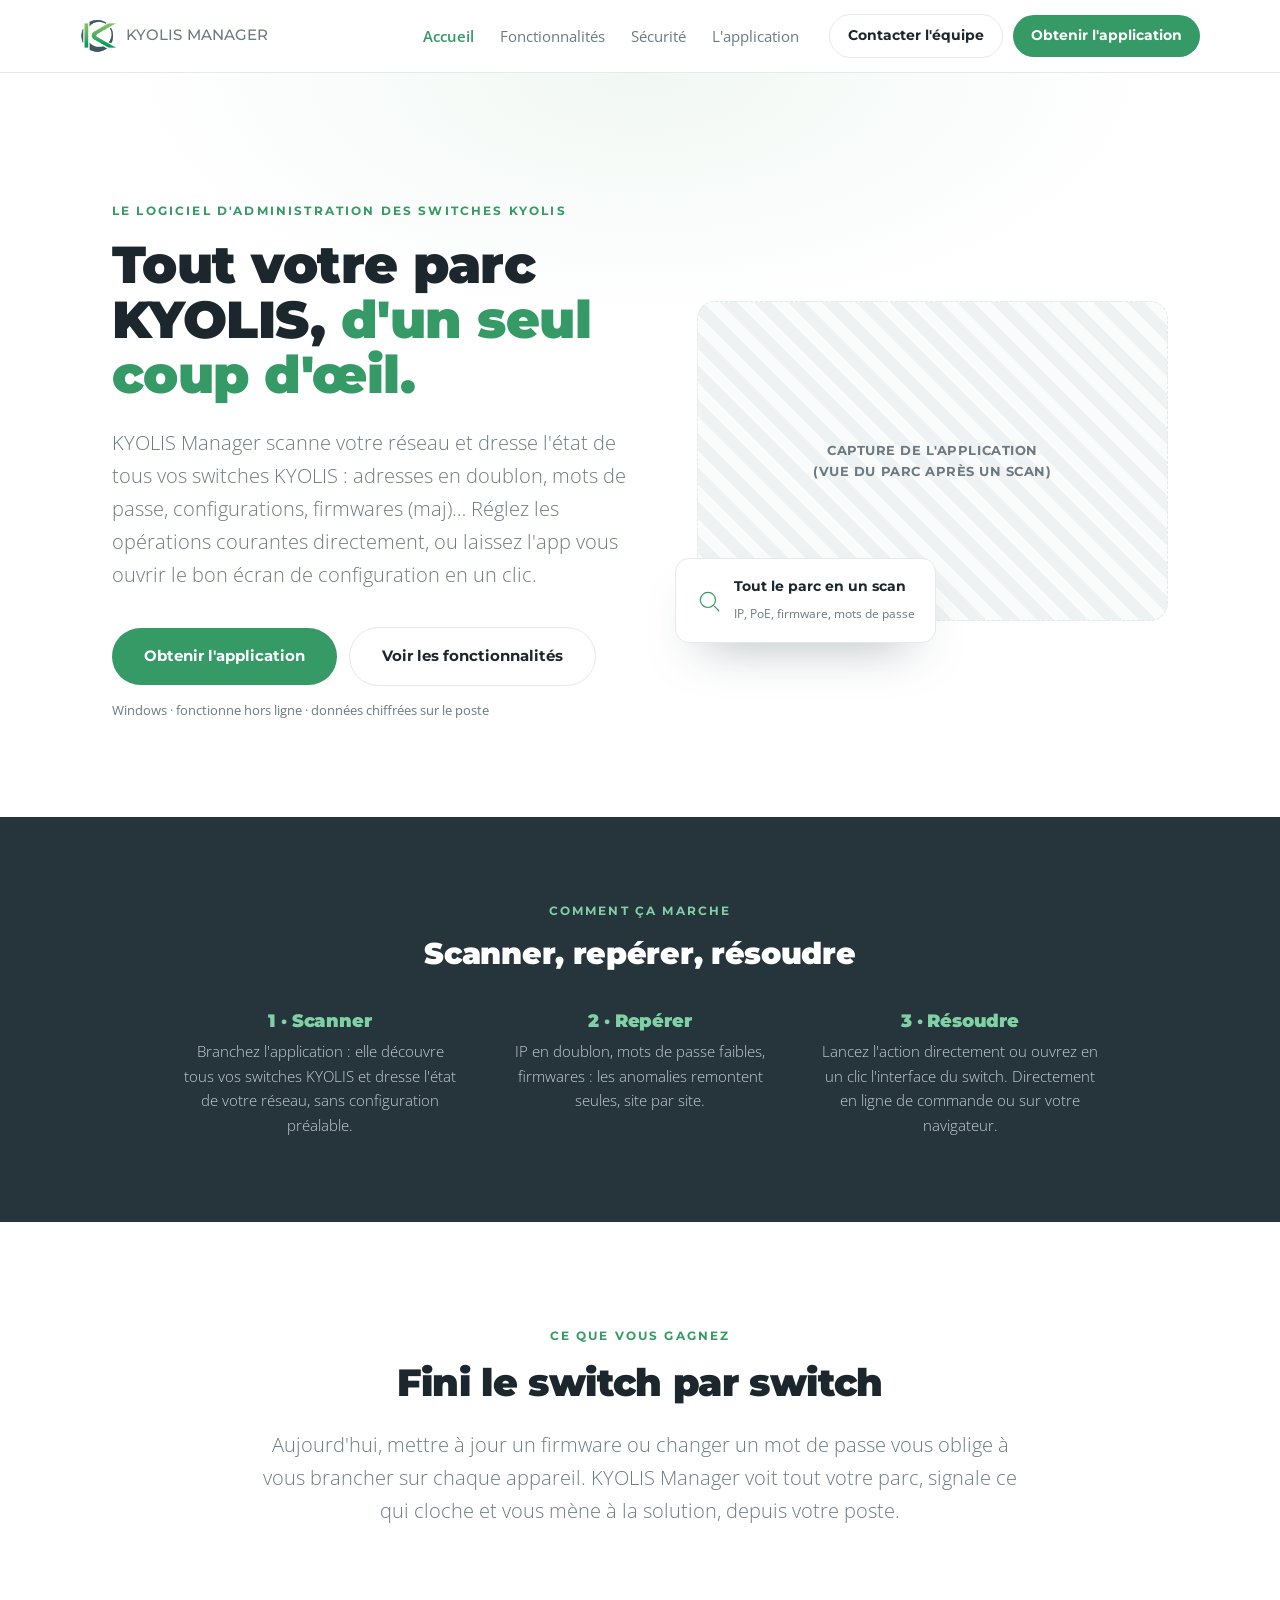
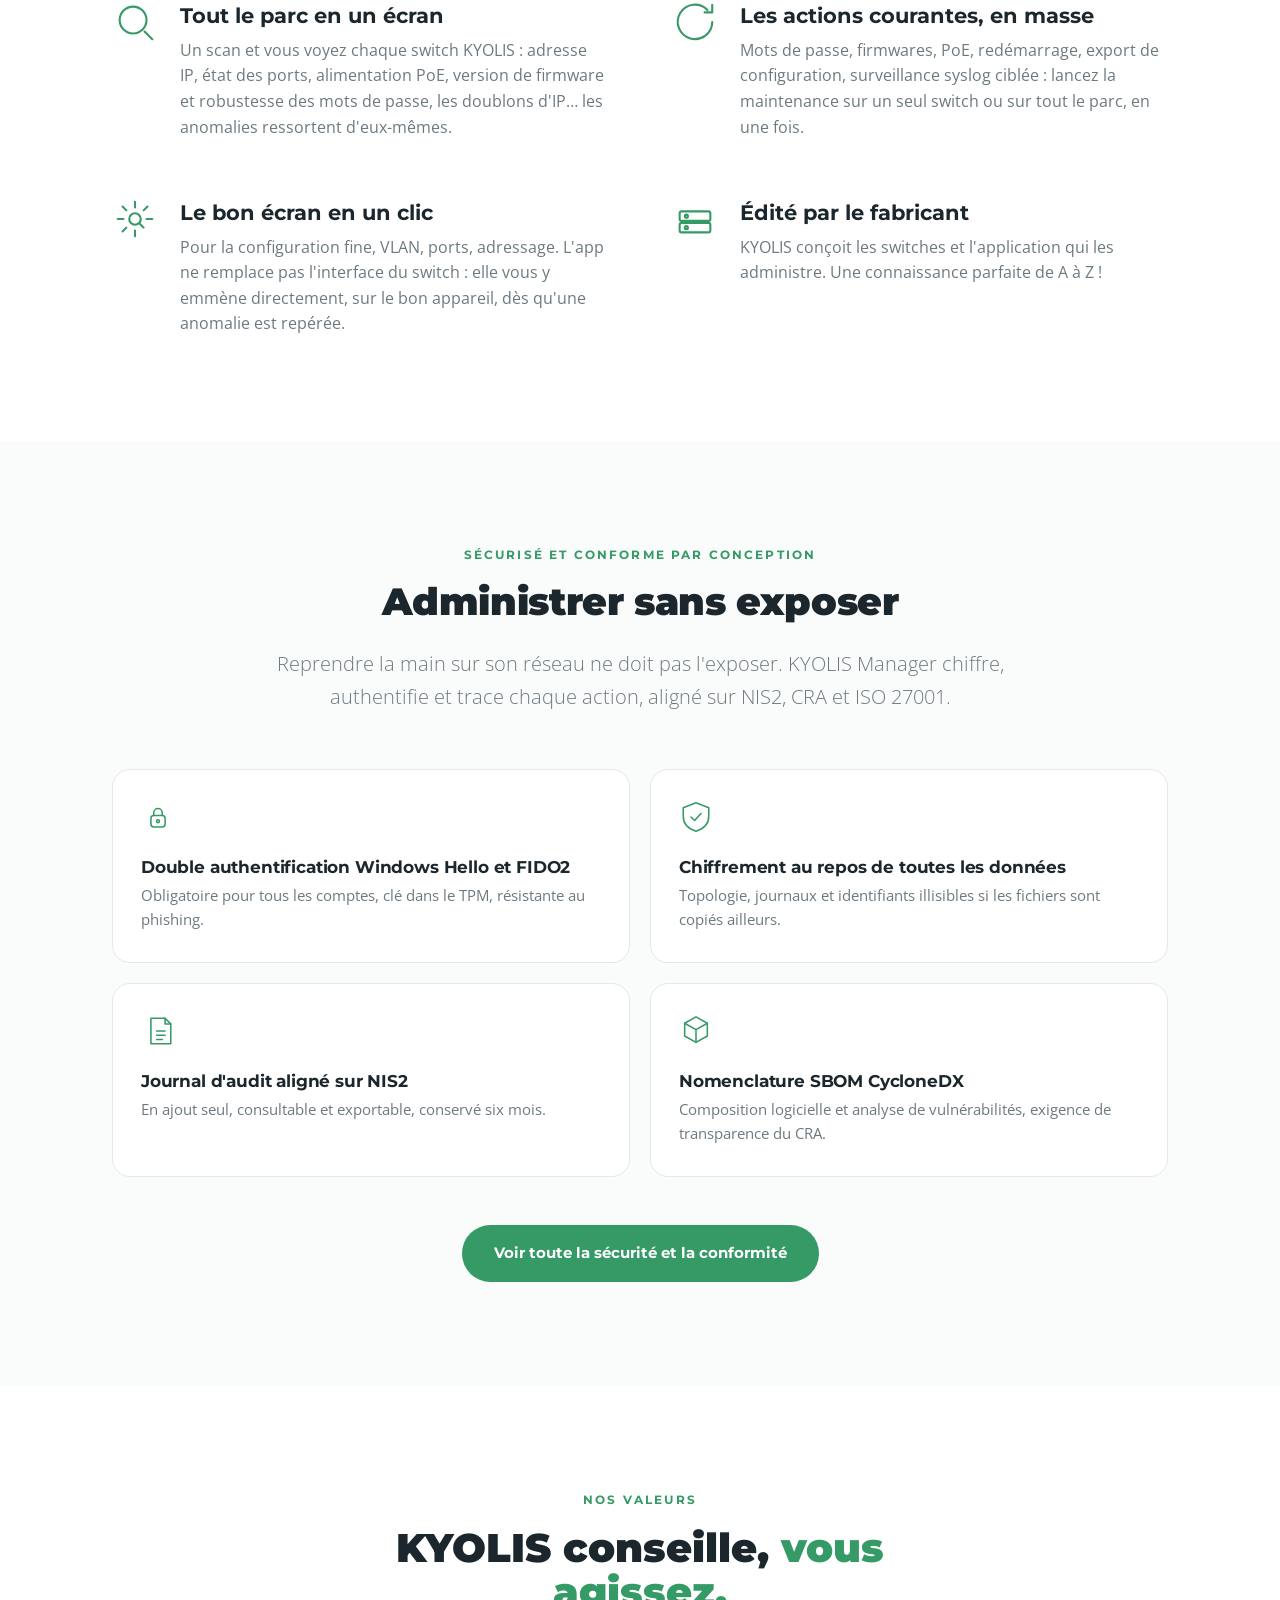
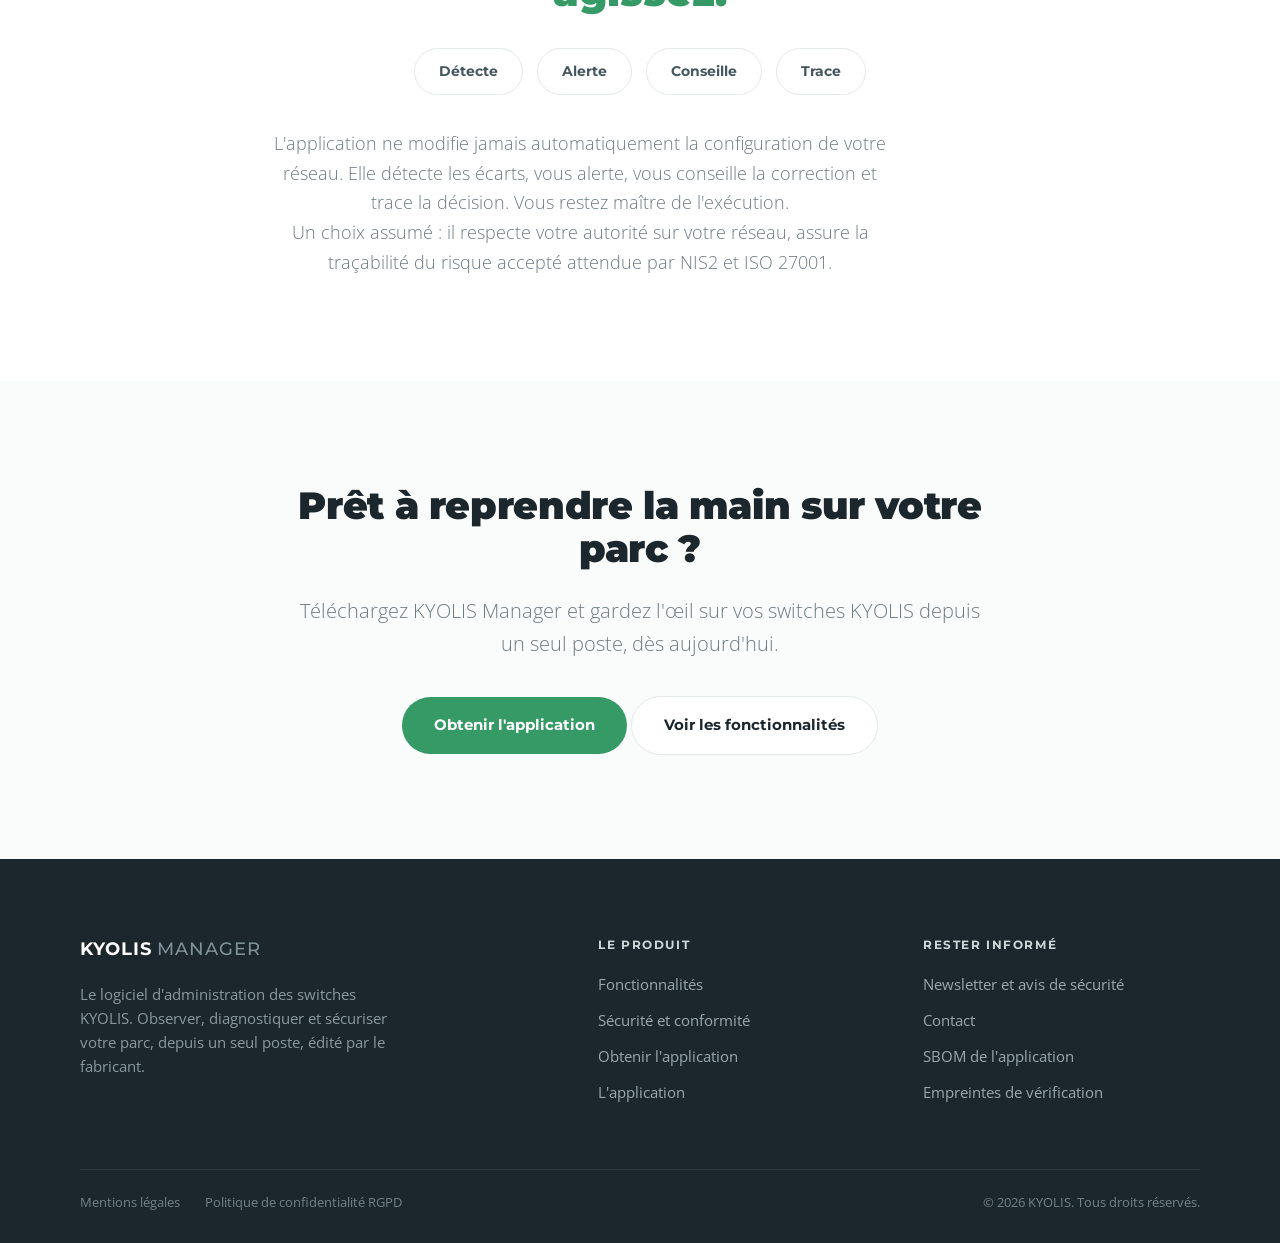
==== pages/index.html @ 56381e26 "Initial commit - KYOLIS Manager site vitrine Site vitrine du logiciel KYOLIS Manager (administration" ====
<!DOCTYPE html>
<html lang="fr">
<head>
<meta charset="utf-8">
<meta name="viewport" content="width=device-width, initial-scale=1">
<title>KYOLIS Manager — Voyez et administrez tout votre parc de switches depuis un seul poste</title>
<link rel="stylesheet" href="../css/tokens.css">
<link rel="stylesheet" href="../css/base.css">
<link rel="stylesheet" href="../css/shared.css">
<link rel="stylesheet" href="../css/pages/home.css">
</head>
<body>

<kyolis-header active="accueil"></kyolis-header>

<!-- HERO (spécifique à l'accueil : layout unique, reste en light DOM) -->
<section class="hero">
  <div class="wrap hero__grid">
    <div>
      <div class="eyebrow">Le logiciel d'administration des switches KYOLIS</div>
      <h1 class="hero__title">Tout votre parc KYOLIS, <em>d'un seul coup d'œil.</em></h1>
      <p class="lead hero__lead">KYOLIS Manager scanne votre réseau et dresse l'état de tous vos switches KYOLIS : adresses en doublon, mots de passe, configurations, firmwares (maj)… Réglez les opérations courantes directement, ou laissez l'app vous ouvrir le bon écran de configuration en un clic.</p>
      <div class="hero__actions">
        <kyolis-button href="telechargement.html">Obtenir l'application</kyolis-button>
        <kyolis-button href="fonctionnalites.html" variant="ghost">Voir les fonctionnalités</kyolis-button>
      </div>
      <p class="hero__os">Windows · fonctionne hors ligne · données chiffrées sur le poste</p>
    </div>
    <div class="hero__visual" data-reveal>
      <div class="shot">Capture de l'application<br>(vue du parc après un scan)</div>
      <div class="hero__float">
        <kyolis-icon name="search" size="26"></kyolis-icon>
        <div><b>Tout le parc en un scan</b><span>IP, PoE, firmware, mots de passe</span></div>
      </div>
    </div>
  </div>
</section>

<!-- COMMENT ÇA MARCHE (3 temps : le cœur du produit) -->
<section class="context">
  <div class="wrap">
    <div class="eyebrow eyebrow--light">Comment ça marche</div>
    <h2 class="context__title">Scanner, repérer, résoudre</h2>
    <div class="context__row">
      <div class="context__item"><h3>1 · Scanner</h3><p>Branchez l'application : elle découvre tous vos switches KYOLIS et dresse l'état de votre réseau, sans configuration préalable.</p></div>
      <div class="context__item"><h3>2 · Repérer</h3><p>IP en doublon, mots de passe faibles, firmwares : les anomalies remontent seules, site par site.</p></div>
      <div class="context__item"><h3>3 · Résoudre</h3><p>Lancez l'action directement ou ouvrez en un clic l'interface du switch. Directement en ligne de commande ou sur votre navigateur.</p></div>
    </div>
  </div>
</section>

<!-- BÉNÉFICES -->
<section class="section">
  <div class="wrap">
    <div class="narrow center" data-reveal>
      <div class="eyebrow">Ce que vous gagnez</div>
      <h2>Fini le switch par switch</h2>
      <p class="lead">Aujourd'hui, mettre à jour un firmware ou changer un mot de passe vous oblige à vous brancher sur chaque appareil. KYOLIS Manager voit tout votre parc, signale ce qui cloche et vous mène à la solution, depuis votre poste.</p>
    </div>
    <div class="benefits">
      <kyolis-media-item icon="search" heading="Tout le parc en un écran" data-reveal>
        <p>Un scan et vous voyez chaque switch KYOLIS : adresse IP, état des ports, alimentation PoE, version de firmware et robustesse des mots de passe, les doublons d'IP… les anomalies ressortent d'eux-mêmes.</p>
      </kyolis-media-item>
      <kyolis-media-item icon="refresh" heading="Les actions courantes, en masse" data-reveal>
        <p>Mots de passe, firmwares, PoE, redémarrage, export de configuration, surveillance syslog ciblée : lancez la maintenance sur un seul switch ou sur tout le parc, en une fois.</p>
      </kyolis-media-item>
      <kyolis-media-item icon="gear" heading="Le bon écran en un clic" data-reveal>
        <p>Pour la configuration fine, VLAN, ports, adressage. L'app ne remplace pas l'interface du switch : elle vous y emmène directement, sur le bon appareil, dès qu'une anomalie est repérée.</p>
      </kyolis-media-item>
      <kyolis-media-item icon="switch" heading="Édité par le fabricant" data-reveal>
        <p>KYOLIS conçoit les switches et l'application qui les administre. Une connaissance parfaite de A à Z !</p>
      </kyolis-media-item>
    </div>
  </div>
</section>

<!-- SÉCURITÉ / CONFORMITÉ (preuve, plus l'accroche) -->
<section class="section section--paper">
  <div class="wrap">
    <div class="narrow center" data-reveal>
      <div class="eyebrow">Sécurisé et conforme par conception</div>
      <h2>Administrer sans exposer</h2>
      <p class="lead">Reprendre la main sur son réseau ne doit pas l'exposer. KYOLIS Manager chiffre, authentifie et trace chaque action, aligné sur NIS2, CRA et ISO 27001.</p>
    </div>
    <div class="pillars">
      <div class="pillar" data-reveal><kyolis-icon name="lock" size="34"></kyolis-icon><h3>Double authentification Windows Hello et FIDO2</h3><p>Obligatoire pour tous les comptes, clé dans le TPM, résistante au phishing.</p></div>
      <div class="pillar" data-reveal><kyolis-icon name="shield" size="34"></kyolis-icon><h3>Chiffrement au repos de toutes les données</h3><p>Topologie, journaux et identifiants illisibles si les fichiers sont copiés ailleurs.</p></div>
      <div class="pillar" data-reveal><kyolis-icon name="doc" size="34"></kyolis-icon><h3>Journal d'audit aligné sur NIS2</h3><p>En ajout seul, consultable et exportable, conservé six mois.</p></div>
      <div class="pillar" data-reveal><kyolis-icon name="cube" size="34"></kyolis-icon><h3>Nomenclature SBOM CycloneDX</h3><p>Composition logicielle et analyse de vulnérabilités, exigence de transparence du CRA.</p></div>
    </div>
    <div class="center" style="margin-top:48px" data-reveal>
      <kyolis-button href="securite.html">Voir toute la sécurité et la conformité</kyolis-button>
    </div>
  </div>
</section>

<!-- POSTURE (rappel clair) -->
<kyolis-posture data-reveal>
  <p>L'application ne modifie jamais automatiquement la configuration de votre réseau. Elle détecte les écarts, vous alerte, vous conseille la correction et trace la décision. Vous restez maître de l'exécution.</p>
  <p>Un choix assumé : il respecte votre autorité sur votre réseau, assure la traçabilité du risque accepté attendue par NIS2 et ISO 27001.</p>
</kyolis-posture>

<!-- CTA -->
<section class="section section--paper center">
  <div class="wrap narrow" data-reveal>
    <h2>Prêt à reprendre la main sur votre parc&nbsp;?</h2>
    <p class="lead" style="margin-bottom:36px">Téléchargez KYOLIS Manager et gardez l'œil sur vos switches KYOLIS depuis un seul poste, dès aujourd'hui.</p>
    <kyolis-button href="telechargement.html">Obtenir l'application</kyolis-button>
    <kyolis-button href="fonctionnalites.html" variant="ghost">Voir les fonctionnalités</kyolis-button>
  </div>
</section>

<kyolis-footer></kyolis-footer>

<script type="module" src="../js/main.js"></script>
</body>
</html>
---- css/tokens.css ----
/* =====================================================================
   KYOLIS Manager — Design tokens
   Source unique de la charte. Défini sur :root, donc hérité partout,
   y compris à travers le shadow DOM des composants (les custom
   properties CSS traversent la frontière du shadow DOM).
   Ne jamais coder une couleur en dur ailleurs : toujours via var(--*).
   ===================================================================== */
:root{
  /* Couleurs neutres */
  --color-white:#ffffff;
  --color-ink:#1c272d;
  --color-paper:#fafbfb;
  --color-mist:#eef2f2;
  --color-line:#e4e9e9;
  --color-gray:#6c7a80;

  /* Couleurs KYOLIS */
  --color-petrol:#445760;
  --color-petrol-deep:#33444c;
  --color-petrol-darker:#26343b;
  --color-green:#359a66;
  --color-green-deep:#2c8557;
  --color-green-soft:#7fd0a4;
  --color-green-pale:#f1f8f4;
  --color-red:#d32f2f;

  /* Typographie */
  --font-display:"Montserrat",system-ui,sans-serif;
  --font-body:"Open Sans",system-ui,sans-serif;

  --text-xs:12px;
  --text-sm:14.5px;
  --text-base:17px;
  --text-lg:19px;
  --text-xl:20px;
  --h3:21px;
  --h2:38px;
  --h1:52px;

  /* Échelle d'espacement */
  --space-1:8px;
  --space-2:16px;
  --space-3:24px;
  --space-4:32px;
  --space-6:48px;
  --space-8:64px;
  --space-10:80px;
  --space-13:104px;

  /* Rayons */
  --radius-sm:12px;
  --radius-md:18px;
  --radius-lg:22px;
  --radius-pill:100px;

  /* Divers */
  --maxw:1120px;
  --shadow-card:0 18px 40px -24px rgba(40,60,70,.4);
  --shadow-float:0 24px 50px -28px rgba(40,60,70,.5);
  --ease:.25s ease;
}
---- css/base.css ----
/* =====================================================================
   KYOLIS Manager — Base
   Reset léger, polices, styles des éléments de contenu en light DOM.
   Les composants encapsulés gèrent leur propre style ; ce fichier ne
   couvre que le document hôte et le contenu rédactionnel des pages.
   ---------------------------------------------------------------------
   POLICES EN PRODUCTION
   En prod, retirer l'@import Google Fonts et activer les @font-face
   locaux (cohérence hors-ligne / souveraineté / CNIL). Fichiers .ttf
   déjà présents dans le projet Django d'origine.
   ===================================================================== */
@import url('https://fonts.googleapis.com/css2?family=Montserrat:wght@500;700;900&family=Open+Sans:ital,wght@0,300;0,400;0,600;1,400&display=swap');

/* --- À activer en prod à la place de l'@import :
@font-face{font-family:"Open Sans";src:url("/assets/fonts/OpenSans-Light.ttf") format("truetype");font-weight:300}
@font-face{font-family:"Open Sans";src:url("/assets/fonts/OpenSans-Regular.ttf") format("truetype");font-weight:400}
@font-face{font-family:"Open Sans";src:url("/assets/fonts/OpenSans-Bold.ttf") format("truetype");font-weight:700}
@font-face{font-family:"Montserrat";src:url("/assets/fonts/Montserrat-Regular.ttf") format("truetype");font-weight:500}
@font-face{font-family:"Montserrat";src:url("/assets/fonts/Montserrat-Bold.ttf") format("truetype");font-weight:700}
@font-face{font-family:"Montserrat";src:url("/assets/fonts/Montserrat-Black.ttf") format("truetype");font-weight:900}
--- */

*{box-sizing:border-box;margin:0;padding:0}
html{scroll-behavior:smooth}
body{
  font-family:var(--font-body);
  color:var(--color-ink);
  background:var(--color-white);
  line-height:1.65;
  font-size:var(--text-base);
  -webkit-font-smoothing:antialiased;
}
img{max-width:100%;display:block}

/* Conteneur de largeur, utilisé en light DOM par les pages */
.wrap{max-width:var(--maxw);margin:0 auto;padding:0 var(--space-4)}
.narrow{max-width:760px;margin:0 auto}
.center{text-align:center}

/* Titres de contenu en light DOM (indexables) */
h1,h2,h3{font-family:var(--font-display);letter-spacing:-.01em;color:var(--color-ink);line-height:1.12}
h2{font-size:var(--h2);font-weight:900;margin-bottom:var(--space-3)}
.lead{font-size:var(--text-xl);color:var(--color-gray);font-weight:300}

/* Eyebrow réutilisé en light DOM */
.eyebrow{font-family:var(--font-display);font-weight:700;text-transform:uppercase;letter-spacing:.18em;font-size:var(--text-xs);color:var(--color-green);margin-bottom:var(--space-2)}

/* Sections */
.section{padding:var(--space-13) 0}
.section--paper{background:var(--color-paper)}

/* Accessibilité : focus visible global */
:focus-visible{outline:3px solid var(--color-green);outline-offset:3px;border-radius:4px}

/* Mouvement réduit respecté globalement */
@media (prefers-reduced-motion:reduce){
  html{scroll-behavior:auto}
  *{animation:none!important;transition:none!important}
}
---- css/shared.css ----
/* =====================================================================
   Utilitaires partagés entre plusieurs pages (light DOM).
   Motifs récurrents qui ne méritent pas un composant mais sont réutilisés.
   ===================================================================== */

/* Placeholder de capture honnête (accueil, fonctionnalités) */
.shot{
  background:repeating-linear-gradient(45deg,var(--color-mist),var(--color-mist) 12px,var(--color-paper) 12px,var(--color-paper) 24px);
  border:1px dashed var(--color-line);border-radius:var(--radius-md);
  display:flex;align-items:center;justify-content:center;color:var(--color-gray);
  font-family:var(--font-display);font-weight:700;font-size:13px;letter-spacing:.04em;
  text-transform:uppercase;min-height:320px;text-align:center;padding:24px;
}

/* Liste à puce verte "check", utilisée dans les slots des blocs mesure
   et fonctionnalité. ::slotted ne stylant pas les descendants, ces règles
   vivent en light DOM (le <ul> est dans la page, projeté dans le slot). */
.check-list{list-style:none;margin:0;padding:0}
.check-list li{position:relative;padding-left:26px;margin-bottom:14px;color:#3c4a50;font-size:16px}
.check-list li::before{
  content:"";position:absolute;left:0;top:9px;width:13px;height:7px;
  border-left:2px solid var(--color-green);border-bottom:2px solid var(--color-green);
  transform:rotate(-45deg);
}
.check-list li b{color:var(--color-ink)}

/* Note encadrée discrète (feuille de route, mises à jour) */
.note{font-size:15px;color:var(--color-gray);border-left:3px solid var(--color-mist);
  padding-left:18px;margin:18px auto 0;max-width:60ch}

/* Grille de cartes générique 3 colonnes */
.grid-3{display:grid;grid-template-columns:repeat(3,1fr);gap:28px;margin-top:64px}
@media(max-width:860px){.grid-3{grid-template-columns:1fr}}

/* Hero clair centré, réutilisé par plusieurs pages secondaires */
.hero-lite{padding:120px 0 72px;text-align:center;
  background:radial-gradient(60% 50% at 50% 0%, var(--color-green-pale) 0%, rgba(241,248,244,0) 70%)}
.hero-lite h1{font-size:var(--h1);line-height:1.05;margin:0 auto 24px;max-width:18ch;font-weight:900}
.hero-lite h1 em{font-style:normal;color:var(--color-green)}
.hero-lite .lead{max-width:60ch;margin:0 auto}
.hero-lite .refs{display:flex;justify-content:center;flex-wrap:wrap;gap:12px;margin-top:44px}
@media(max-width:680px){.hero-lite{padding:80px 0 56px}.hero-lite h1{font-size:36px}}
---- css/pages/home.css ----
/* =====================================================================
   Page Accueil — styles des sections propres à cette page (light DOM).
   Règle : on ne crée un composant que pour ce qui est réutilisé.
   Les layouts uniques (hero, grilles) vivent ici en classes de page.
   Le placeholder .shot est dans shared.css (réutilisé ailleurs).
   ===================================================================== */

/* Hero */
.hero{padding:128px 0 96px;background:radial-gradient(58% 48% at 50% 0%, var(--color-green-pale) 0%, rgba(241,248,244,0) 70%)}
.hero__grid{display:grid;grid-template-columns:1.05fr .95fr;gap:64px;align-items:center}
.hero__title{font-size:var(--h1);line-height:1.06;margin-bottom:24px;font-weight:900}
.hero__title em{font-style:normal;color:var(--color-green)}
.hero__lead{margin-bottom:36px;max-width:52ch}
.hero__actions{display:flex;flex-wrap:wrap;gap:12px;align-items:center}
.hero__os{display:block;margin-top:14px;font-size:13px;color:var(--color-gray)}
.hero__visual{position:relative}
.hero__float{position:absolute;bottom:-22px;left:-22px;background:var(--color-white);
  border:1px solid var(--color-line);border-radius:14px;padding:16px 20px;
  box-shadow:var(--shadow-float);display:flex;align-items:center;gap:12px;color:var(--color-green)}
.hero__float b{font-family:var(--font-display);font-size:14px;color:var(--color-ink);display:block}
.hero__float span{font-size:12px;color:var(--color-gray)}
@media(max-width:900px){.hero__grid{grid-template-columns:1fr;gap:48px}.hero__title{font-size:38px}.hero{padding:80px 0 64px}}

/* Contexte réglementaire (intensité sombre de l'accueil) */
.context{background:var(--color-petrol-darker);color:#fff;text-align:center;padding:84px 0}
.eyebrow--light{color:var(--color-green-soft)}
.context__title{color:#fff;font-size:30px;max-width:24ch;margin:0 auto 40px}
.context__row{display:grid;grid-template-columns:repeat(3,1fr);gap:40px;max-width:920px;margin:0 auto}
.context__item h3{font-family:var(--font-display);font-weight:900;font-size:18px;color:var(--color-green-soft);margin-bottom:8px}
.context__item p{font-size:15px;color:#c5d2d6;font-weight:300}
@media(max-width:760px){.context__row{grid-template-columns:1fr;gap:28px}}

/* Bénéfices */
.benefits{display:grid;grid-template-columns:repeat(2,1fr);gap:56px 64px;margin-top:72px}
@media(max-width:760px){.benefits{grid-template-columns:1fr;gap:40px}}

/* Piliers */
.pillars{display:grid;grid-template-columns:repeat(2,1fr);gap:20px;margin-top:56px}
.pillar{background:var(--color-white);border:1px solid var(--color-line);
  border-radius:var(--radius-md);padding:30px 28px;transition:transform var(--ease),box-shadow var(--ease);color:var(--color-green)}
.pillar:hover{transform:translateY(-4px);box-shadow:var(--shadow-card)}
.pillar h3{font-size:17px;font-weight:700;margin:16px 0 7px}
.pillar p{font-size:14.5px;color:var(--color-gray)}
@media(max-width:760px){.pillars{grid-template-columns:1fr}}
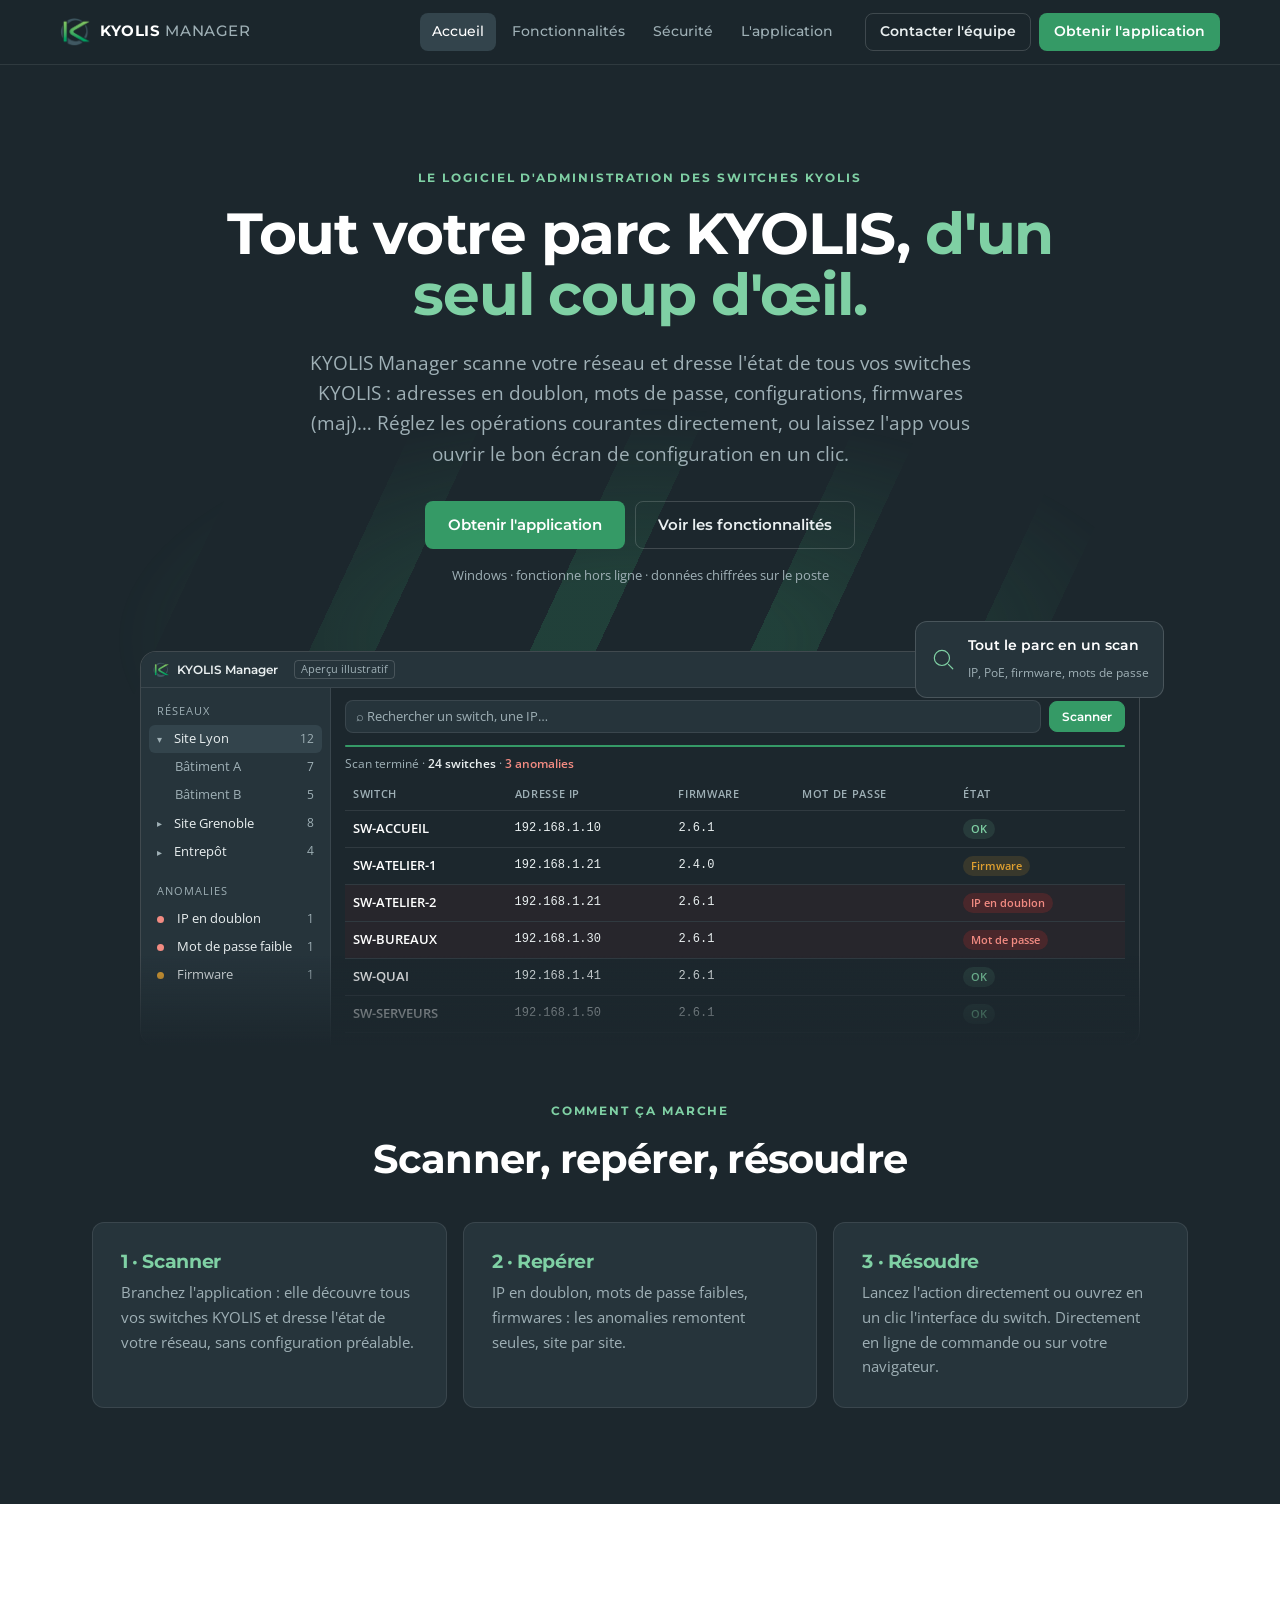
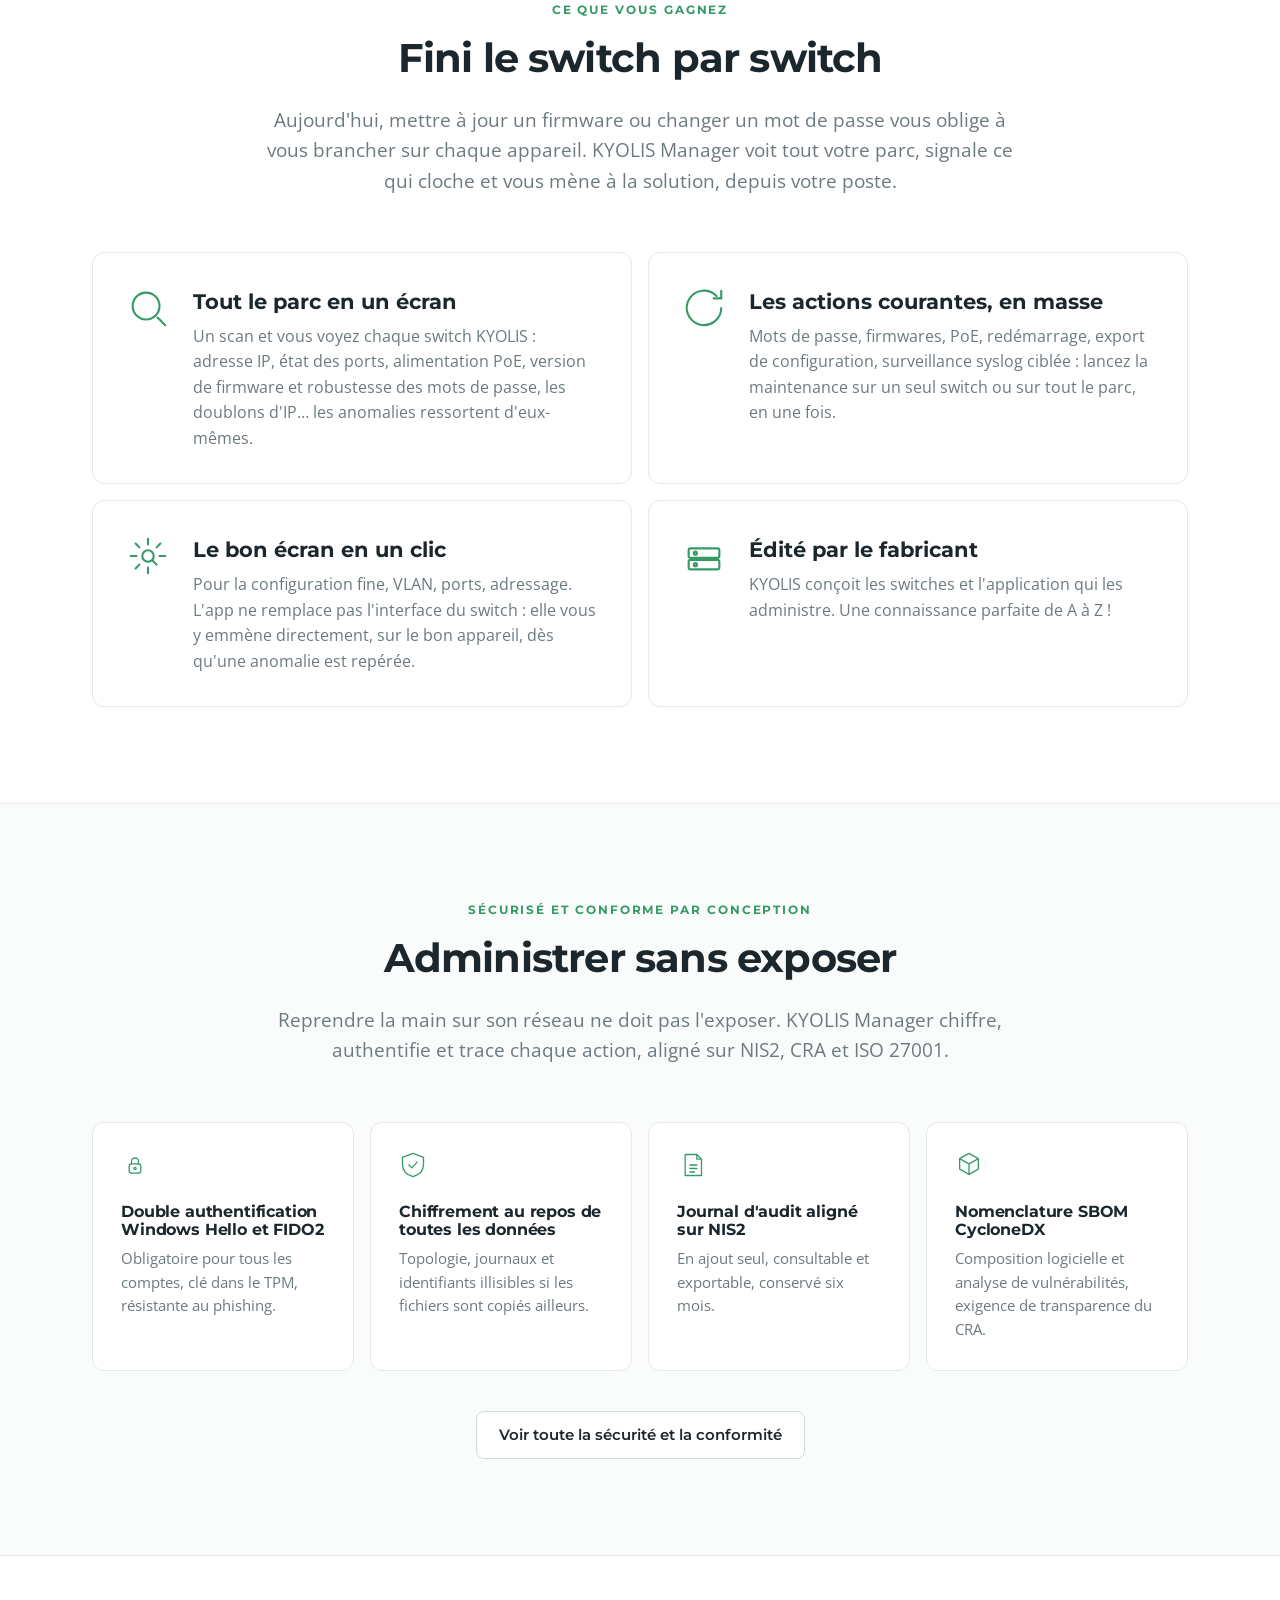
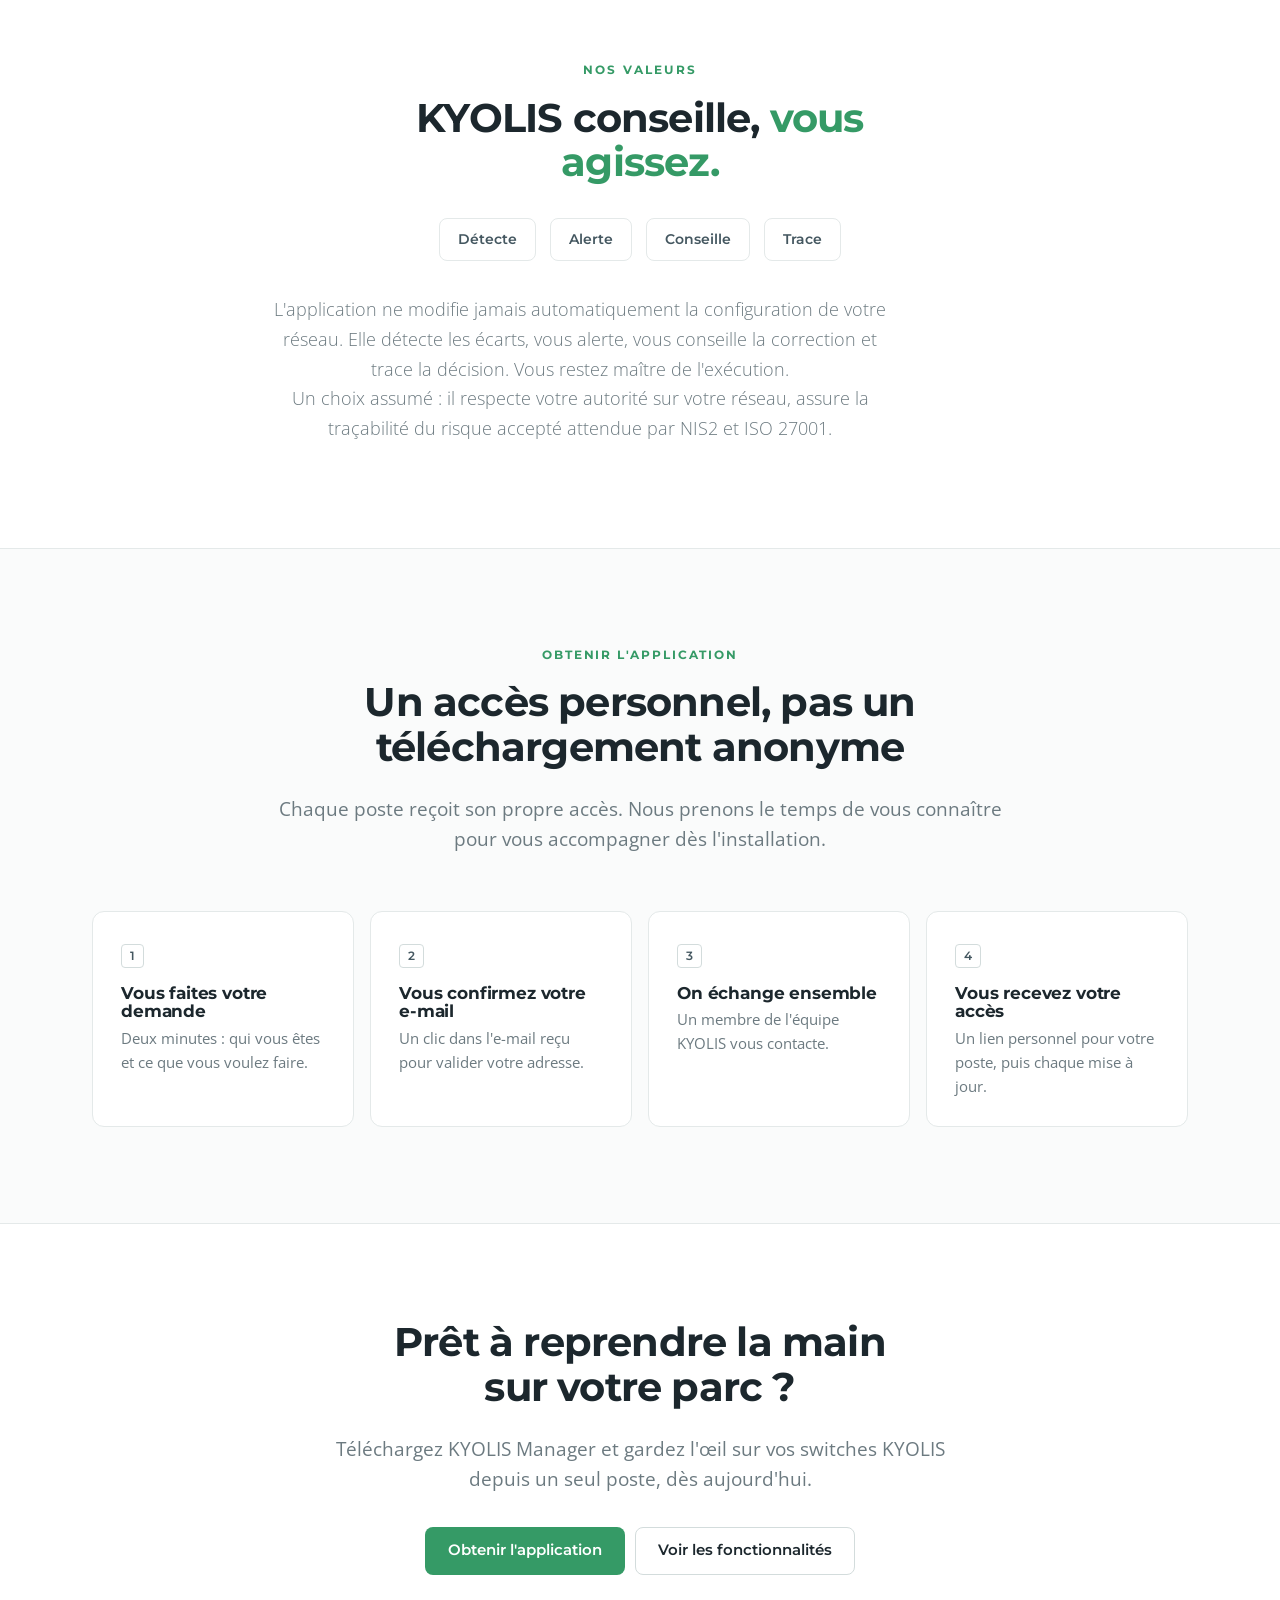
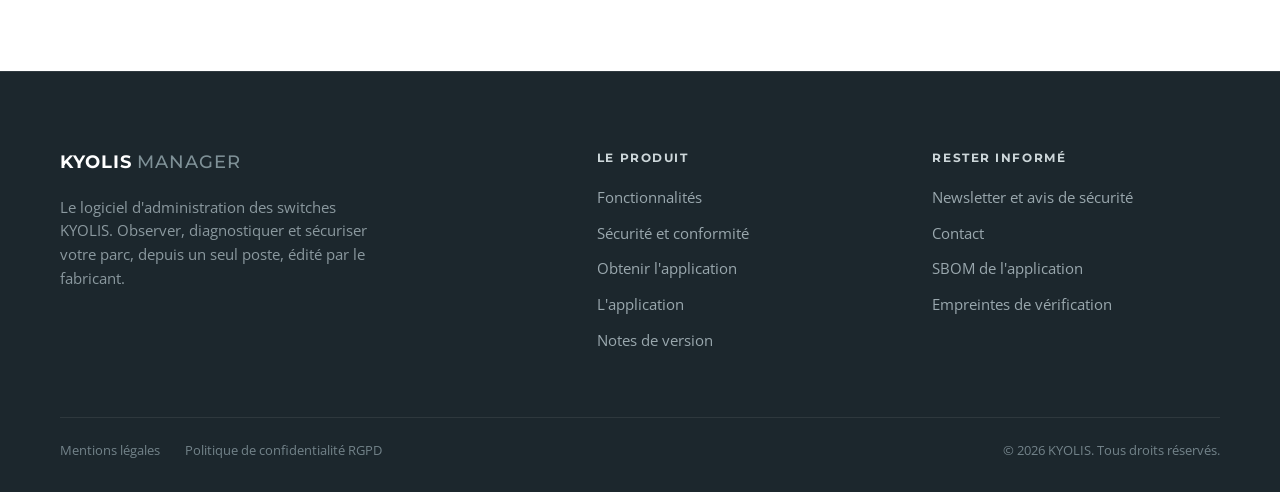
==== commit a480ed6f: "Refonte visuelle inspirée de Raycast et structure de l'accès sur demande Charte KYOLIS conservée (co" ====
--- a/pages/index.html
+++ b/pages/index.html
@@ -4,6 +4,7 @@
 <meta charset="utf-8">
 <meta name="viewport" content="width=device-width, initial-scale=1">
 <title>KYOLIS Manager — Voyez et administrez tout votre parc de switches depuis un seul poste</title>
+<meta name="description" content="KYOLIS Manager scanne votre réseau, repère les anomalies de vos switches KYOLIS et vous mène à la solution. Windows, hors ligne, données chiffrées.">
 <link rel="stylesheet" href="../css/tokens.css">
 <link rel="stylesheet" href="../css/base.css">
 <link rel="stylesheet" href="../css/shared.css">
@@ -11,23 +12,24 @@
 </head>
 <body>
 
-<kyolis-header active="accueil"></kyolis-header>
+<kyolis-header active="accueil" tone="dark"></kyolis-header>
 
-<!-- HERO (spécifique à l'accueil : layout unique, reste en light DOM) -->
-<section class="hero">
-  <div class="wrap hero__grid">
-    <div>
+<!-- HERO sombre : le produit au centre, comme une capture étendue -->
+<section class="hero dark">
+  <div class="hero__stripes" aria-hidden="true"></div>
+  <div class="wrap">
+    <div class="hero__text">
       <div class="eyebrow">Le logiciel d'administration des switches KYOLIS</div>
       <h1 class="hero__title">Tout votre parc KYOLIS, <em>d'un seul coup d'œil.</em></h1>
       <p class="lead hero__lead">KYOLIS Manager scanne votre réseau et dresse l'état de tous vos switches KYOLIS : adresses en doublon, mots de passe, configurations, firmwares (maj)… Réglez les opérations courantes directement, ou laissez l'app vous ouvrir le bon écran de configuration en un clic.</p>
       <div class="hero__actions">
-        <kyolis-button href="telechargement.html">Obtenir l'application</kyolis-button>
-        <kyolis-button href="fonctionnalites.html" variant="ghost">Voir les fonctionnalités</kyolis-button>
+        <kyolis-button href="demande-acces.html">Obtenir l'application</kyolis-button>
+        <kyolis-button href="fonctionnalites.html" variant="ghost-dark">Voir les fonctionnalités</kyolis-button>
       </div>
       <p class="hero__os">Windows · fonctionne hors ligne · données chiffrées sur le poste</p>
     </div>
-    <div class="hero__visual" data-reveal>
-      <div class="shot">Capture de l'application<br>(vue du parc après un scan)</div>
+    <div class="hero__visual">
+      <kyolis-app-shot view="parc"></kyolis-app-shot>
       <div class="hero__float">
         <kyolis-icon name="search" size="26"></kyolis-icon>
         <div><b>Tout le parc en un scan</b><span>IP, PoE, firmware, mots de passe</span></div>
@@ -36,15 +38,17 @@
   </div>
 </section>
 
-<!-- COMMENT ÇA MARCHE (3 temps : le cœur du produit) -->
-<section class="context">
+<!-- COMMENT ÇA MARCHE (3 temps : le cœur du produit), dans la continuité sombre -->
+<section class="steps dark">
   <div class="wrap">
-    <div class="eyebrow eyebrow--light">Comment ça marche</div>
-    <h2 class="context__title">Scanner, repérer, résoudre</h2>
-    <div class="context__row">
-      <div class="context__item"><h3>1 · Scanner</h3><p>Branchez l'application : elle découvre tous vos switches KYOLIS et dresse l'état de votre réseau, sans configuration préalable.</p></div>
-      <div class="context__item"><h3>2 · Repérer</h3><p>IP en doublon, mots de passe faibles, firmwares : les anomalies remontent seules, site par site.</p></div>
-      <div class="context__item"><h3>3 · Résoudre</h3><p>Lancez l'action directement ou ouvrez en un clic l'interface du switch. Directement en ligne de commande ou sur votre navigateur.</p></div>
+    <div class="narrow center">
+      <div class="eyebrow">Comment ça marche</div>
+      <h2>Scanner, repérer, résoudre</h2>
+    </div>
+    <div class="steps__row">
+      <div class="step" data-reveal><h3>1 · Scanner</h3><p>Branchez l'application : elle découvre tous vos switches KYOLIS et dresse l'état de votre réseau, sans configuration préalable.</p></div>
+      <div class="step" data-reveal><h3>2 · Repérer</h3><p>IP en doublon, mots de passe faibles, firmwares : les anomalies remontent seules, site par site.</p></div>
+      <div class="step" data-reveal><h3>3 · Résoudre</h3><p>Lancez l'action directement ou ouvrez en un clic l'interface du switch. Directement en ligne de commande ou sur votre navigateur.</p></div>
     </div>
   </div>
 </section>
@@ -58,18 +62,26 @@
       <p class="lead">Aujourd'hui, mettre à jour un firmware ou changer un mot de passe vous oblige à vous brancher sur chaque appareil. KYOLIS Manager voit tout votre parc, signale ce qui cloche et vous mène à la solution, depuis votre poste.</p>
     </div>
     <div class="benefits">
-      <kyolis-media-item icon="search" heading="Tout le parc en un écran" data-reveal>
-        <p>Un scan et vous voyez chaque switch KYOLIS : adresse IP, état des ports, alimentation PoE, version de firmware et robustesse des mots de passe, les doublons d'IP… les anomalies ressortent d'eux-mêmes.</p>
-      </kyolis-media-item>
-      <kyolis-media-item icon="refresh" heading="Les actions courantes, en masse" data-reveal>
-        <p>Mots de passe, firmwares, PoE, redémarrage, export de configuration, surveillance syslog ciblée : lancez la maintenance sur un seul switch ou sur tout le parc, en une fois.</p>
-      </kyolis-media-item>
-      <kyolis-media-item icon="gear" heading="Le bon écran en un clic" data-reveal>
-        <p>Pour la configuration fine, VLAN, ports, adressage. L'app ne remplace pas l'interface du switch : elle vous y emmène directement, sur le bon appareil, dès qu'une anomalie est repérée.</p>
-      </kyolis-media-item>
-      <kyolis-media-item icon="switch" heading="Édité par le fabricant" data-reveal>
-        <p>KYOLIS conçoit les switches et l'application qui les administre. Une connaissance parfaite de A à Z !</p>
-      </kyolis-media-item>
+      <div class="card benefit" data-reveal>
+        <kyolis-media-item icon="search" heading="Tout le parc en un écran">
+          <p>Un scan et vous voyez chaque switch KYOLIS : adresse IP, état des ports, alimentation PoE, version de firmware et robustesse des mots de passe, les doublons d'IP… les anomalies ressortent d'eux-mêmes.</p>
+        </kyolis-media-item>
+      </div>
+      <div class="card benefit" data-reveal>
+        <kyolis-media-item icon="refresh" heading="Les actions courantes, en masse">
+          <p>Mots de passe, firmwares, PoE, redémarrage, export de configuration, surveillance syslog ciblée : lancez la maintenance sur un seul switch ou sur tout le parc, en une fois.</p>
+        </kyolis-media-item>
+      </div>
+      <div class="card benefit" data-reveal>
+        <kyolis-media-item icon="gear" heading="Le bon écran en un clic">
+          <p>Pour la configuration fine, VLAN, ports, adressage. L'app ne remplace pas l'interface du switch : elle vous y emmène directement, sur le bon appareil, dès qu'une anomalie est repérée.</p>
+        </kyolis-media-item>
+      </div>
+      <div class="card benefit" data-reveal>
+        <kyolis-media-item icon="switch" heading="Édité par le fabricant">
+          <p>KYOLIS conçoit les switches et l'application qui les administre. Une connaissance parfaite de A à Z !</p>
+        </kyolis-media-item>
+      </div>
     </div>
   </div>
 </section>
@@ -83,13 +95,13 @@
       <p class="lead">Reprendre la main sur son réseau ne doit pas l'exposer. KYOLIS Manager chiffre, authentifie et trace chaque action, aligné sur NIS2, CRA et ISO 27001.</p>
     </div>
     <div class="pillars">
-      <div class="pillar" data-reveal><kyolis-icon name="lock" size="34"></kyolis-icon><h3>Double authentification Windows Hello et FIDO2</h3><p>Obligatoire pour tous les comptes, clé dans le TPM, résistante au phishing.</p></div>
-      <div class="pillar" data-reveal><kyolis-icon name="shield" size="34"></kyolis-icon><h3>Chiffrement au repos de toutes les données</h3><p>Topologie, journaux et identifiants illisibles si les fichiers sont copiés ailleurs.</p></div>
-      <div class="pillar" data-reveal><kyolis-icon name="doc" size="34"></kyolis-icon><h3>Journal d'audit aligné sur NIS2</h3><p>En ajout seul, consultable et exportable, conservé six mois.</p></div>
-      <div class="pillar" data-reveal><kyolis-icon name="cube" size="34"></kyolis-icon><h3>Nomenclature SBOM CycloneDX</h3><p>Composition logicielle et analyse de vulnérabilités, exigence de transparence du CRA.</p></div>
+      <div class="card pillar" data-reveal><kyolis-icon name="lock" size="28"></kyolis-icon><h3>Double authentification Windows Hello et FIDO2</h3><p>Obligatoire pour tous les comptes, clé dans le TPM, résistante au phishing.</p></div>
+      <div class="card pillar" data-reveal><kyolis-icon name="shield" size="28"></kyolis-icon><h3>Chiffrement au repos de toutes les données</h3><p>Topologie, journaux et identifiants illisibles si les fichiers sont copiés ailleurs.</p></div>
+      <div class="card pillar" data-reveal><kyolis-icon name="doc" size="28"></kyolis-icon><h3>Journal d'audit aligné sur NIS2</h3><p>En ajout seul, consultable et exportable, conservé six mois.</p></div>
+      <div class="card pillar" data-reveal><kyolis-icon name="cube" size="28"></kyolis-icon><h3>Nomenclature SBOM CycloneDX</h3><p>Composition logicielle et analyse de vulnérabilités, exigence de transparence du CRA.</p></div>
     </div>
-    <div class="center" style="margin-top:48px" data-reveal>
-      <kyolis-button href="securite.html">Voir toute la sécurité et la conformité</kyolis-button>
+    <div class="center" style="margin-top:40px" data-reveal>
+      <kyolis-button href="securite.html" variant="ghost">Voir toute la sécurité et la conformité</kyolis-button>
     </div>
   </div>
 </section>
@@ -100,13 +112,32 @@
   <p>Un choix assumé : il respecte votre autorité sur votre réseau, assure la traçabilité du risque accepté attendue par NIS2 et ISO 27001.</p>
 </kyolis-posture>
 
+<!-- OBTENIR L'APPLICATION : le parcours d'accès sur demande -->
+<section class="section section--paper">
+  <div class="wrap">
+    <div class="narrow center" data-reveal>
+      <div class="eyebrow">Obtenir l'application</div>
+      <h2>Un accès personnel, pas un téléchargement anonyme</h2>
+      <p class="lead">Chaque poste reçoit son propre accès. Nous prenons le temps de vous connaître pour vous accompagner dès l'installation.</p>
+    </div>
+    <ol class="journey">
+      <li class="card" data-reveal><span class="key">1</span><h3>Vous faites votre demande</h3><p>Deux minutes : qui vous êtes et ce que vous voulez faire.</p></li>
+      <li class="card" data-reveal><span class="key">2</span><h3>Vous confirmez votre e-mail</h3><p>Un clic dans l'e-mail reçu pour valider votre adresse.</p></li>
+      <li class="card" data-reveal><span class="key">3</span><h3>On échange ensemble</h3><p>Un membre de l'équipe KYOLIS vous contacte.</p></li>
+      <li class="card" data-reveal><span class="key">4</span><h3>Vous recevez votre accès</h3><p>Un lien personnel pour votre poste, puis chaque mise à jour.</p></li>
+    </ol>
+  </div>
+</section>
+
 <!-- CTA -->
-<section class="section section--paper center">
-  <div class="wrap narrow" data-reveal>
+<section class="section cta-band">
+  <div class="wrap" data-reveal>
     <h2>Prêt à reprendre la main sur votre parc&nbsp;?</h2>
-    <p class="lead" style="margin-bottom:36px">Téléchargez KYOLIS Manager et gardez l'œil sur vos switches KYOLIS depuis un seul poste, dès aujourd'hui.</p>
-    <kyolis-button href="telechargement.html">Obtenir l'application</kyolis-button>
-    <kyolis-button href="fonctionnalites.html" variant="ghost">Voir les fonctionnalités</kyolis-button>
+    <p class="lead">Téléchargez KYOLIS Manager et gardez l'œil sur vos switches KYOLIS depuis un seul poste, dès aujourd'hui.</p>
+    <div class="cta-band__actions">
+      <kyolis-button href="demande-acces.html">Obtenir l'application</kyolis-button>
+      <kyolis-button href="fonctionnalites.html" variant="ghost">Voir les fonctionnalités</kyolis-button>
+    </div>
   </div>
 </section>
 
--- a/css/tokens.css
+++ b/css/tokens.css
@@ -4,6 +4,10 @@
    y compris à travers le shadow DOM des composants (les custom
    properties CSS traversent la frontière du shadow DOM).
    Ne jamais coder une couleur en dur ailleurs : toujours via var(--*).
+
+   Couleurs et polices = charte KYOLIS. La structure (échelle de
+   surfaces, filets de 1px au lieu d'ombres, rayons serrés, rythme de
+   section de 96px, un seul bouton principal) s'inspire de Raycast.
    ===================================================================== */
 :root{
   /* Couleurs neutres */
@@ -12,7 +16,9 @@
   --color-paper:#fafbfb;
   --color-mist:#eef2f2;
   --color-line:#e4e9e9;
+  --color-line-strong:#d3dcdc;
   --color-gray:#6c7a80;
+  --color-body:#3c4a50;
 
   /* Couleurs KYOLIS */
   --color-petrol:#445760;
@@ -24,9 +30,26 @@
   --color-green-pale:#f1f8f4;
   --color-red:#d32f2f;
 
+  /* Statut d'avertissement : réservé aux illustrations d'interface
+     (comme les accents de Raycast, jamais sur les boutons ni le texte) */
+  --color-amber:#e0a030;
+  --color-red-soft:#f28b82;   /* rouge lisible sur fond sombre */
+
+  /* Échelle de surfaces sombres (sections pétrole, maquettes d'app).
+     La profondeur vient de cette échelle, pas d'ombres portées. */
+  --dark-0:var(--color-ink);           /* fond de page sombre */
+  --dark-1:var(--color-petrol-darker); /* carte */
+  --dark-2:var(--color-petrol-deep);   /* carte surélevée, ligne active */
+  --dark-3:var(--color-petrol);        /* touche, pastille */
+  --dark-line:rgba(255,255,255,.09);
+  --dark-line-strong:rgba(255,255,255,.16);
+  --dark-text:#e9eff0;
+  --dark-mute:#9fb0b6;
+
   /* Typographie */
   --font-display:"Montserrat",system-ui,sans-serif;
   --font-body:"Open Sans",system-ui,sans-serif;
+  --font-mono:ui-monospace,"Cascadia Mono","Consolas",monospace;
 
   --text-xs:12px;
   --text-sm:14.5px;
@@ -34,8 +57,8 @@
   --text-lg:19px;
   --text-xl:20px;
   --h3:21px;
-  --h2:38px;
-  --h1:52px;
+  --h2:40px;
+  --h1:58px;
 
   /* Échelle d'espacement */
   --space-1:8px;
@@ -45,17 +68,18 @@
   --space-6:48px;
   --space-8:64px;
   --space-10:80px;
+  --space-12:96px;   /* rythme de section */
   --space-13:104px;
 
-  /* Rayons */
-  --radius-sm:12px;
-  --radius-md:18px;
-  --radius-lg:22px;
+  /* Rayons : vocabulaire serré (4 à 16px), pastille réservée aux onglets */
+  --radius-xs:4px;   /* touche, petite étiquette */
+  --radius-sm:6px;   /* ligne de liste, mini-bouton */
+  --radius-md:8px;   /* bouton, champ */
+  --radius-lg:12px;  /* carte */
+  --radius-xl:16px;  /* grande maquette, formulaire */
   --radius-pill:100px;
 
   /* Divers */
-  --maxw:1120px;
-  --shadow-card:0 18px 40px -24px rgba(40,60,70,.4);
-  --shadow-float:0 24px 50px -28px rgba(40,60,70,.5);
-  --ease:.25s ease;
+  --maxw:1160px;
+  --ease:.2s ease;
 }
--- a/css/base.css
+++ b/css/base.css
@@ -9,7 +9,7 @@
    locaux (cohérence hors-ligne / souveraineté / CNIL). Fichiers .ttf
    déjà présents dans le projet Django d'origine.
    ===================================================================== */
-@import url('https://fonts.googleapis.com/css2?family=Montserrat:wght@500;700;900&family=Open+Sans:ital,wght@0,300;0,400;0,600;1,400&display=swap');
+@import url('https://fonts.googleapis.com/css2?family=Montserrat:wght@500;600;700;800&family=Open+Sans:ital,wght@0,300;0,400;0,600;1,400&display=swap');
 
 /* --- À activer en prod à la place de l'@import :
 @font-face{font-family:"Open Sans";src:url("/assets/fonts/OpenSans-Light.ttf") format("truetype");font-weight:300}
@@ -36,21 +36,25 @@
 .wrap{max-width:var(--maxw);margin:0 auto;padding:0 var(--space-4)}
 .narrow{max-width:760px;margin:0 auto}
 .center{text-align:center}
+@media(max-width:560px){.wrap{padding:0 var(--space-2)}}
 
-/* Titres de contenu en light DOM (indexables) */
-h1,h2,h3{font-family:var(--font-display);letter-spacing:-.01em;color:var(--color-ink);line-height:1.12}
-h2{font-size:var(--h2);font-weight:900;margin-bottom:var(--space-3)}
-.lead{font-size:var(--text-xl);color:var(--color-gray);font-weight:300}
+/* Titres de contenu en light DOM (indexables).
+   Graisse 700 et approche serrée : plus de retenue que le 900 d'origine. */
+h1,h2,h3{font-family:var(--font-display);letter-spacing:-.02em;color:var(--color-ink);line-height:1.12}
+h2{font-size:var(--h2);font-weight:700;margin-bottom:var(--space-3)}
+.lead{font-size:var(--text-lg);color:var(--color-gray);font-weight:400;line-height:1.6}
+@media(max-width:680px){h2{font-size:30px}.lead{font-size:17px}}
 
 /* Eyebrow réutilisé en light DOM */
-.eyebrow{font-family:var(--font-display);font-weight:700;text-transform:uppercase;letter-spacing:.18em;font-size:var(--text-xs);color:var(--color-green);margin-bottom:var(--space-2)}
+.eyebrow{font-family:var(--font-display);font-weight:700;text-transform:uppercase;letter-spacing:.16em;font-size:var(--text-xs);color:var(--color-green);margin-bottom:var(--space-2)}
 
-/* Sections */
-.section{padding:var(--space-13) 0}
-.section--paper{background:var(--color-paper)}
+/* Sections : rythme constant de 96px */
+.section{padding:var(--space-12) 0}
+.section--paper{background:var(--color-paper);border-top:1px solid var(--color-line);border-bottom:1px solid var(--color-line)}
+@media(max-width:680px){.section{padding:var(--space-8) 0}}
 
 /* Accessibilité : focus visible global */
-:focus-visible{outline:3px solid var(--color-green);outline-offset:3px;border-radius:4px}
+:focus-visible{outline:2px solid var(--color-green);outline-offset:3px;border-radius:4px}
 
 /* Mouvement réduit respecté globalement */
 @media (prefers-reduced-motion:reduce){
--- a/css/shared.css
+++ b/css/shared.css
@@ -3,40 +3,56 @@
    Motifs récurrents qui ne méritent pas un composant mais sont réutilisés.
    ===================================================================== */
 
-/* Placeholder de capture honnête (accueil, fonctionnalités) */
-.shot{
-  background:repeating-linear-gradient(45deg,var(--color-mist),var(--color-mist) 12px,var(--color-paper) 12px,var(--color-paper) 24px);
-  border:1px dashed var(--color-line);border-radius:var(--radius-md);
-  display:flex;align-items:center;justify-content:center;color:var(--color-gray);
-  font-family:var(--font-display);font-weight:700;font-size:13px;letter-spacing:.04em;
-  text-transform:uppercase;min-height:320px;text-align:center;padding:24px;
-}
-
 /* Liste à puce verte "check", utilisée dans les slots des blocs mesure
    et fonctionnalité. ::slotted ne stylant pas les descendants, ces règles
    vivent en light DOM (le <ul> est dans la page, projeté dans le slot). */
 .check-list{list-style:none;margin:0;padding:0}
-.check-list li{position:relative;padding-left:26px;margin-bottom:14px;color:#3c4a50;font-size:16px}
+.check-list li{position:relative;padding-left:26px;margin-bottom:12px;color:var(--color-body);font-size:16px}
 .check-list li::before{
-  content:"";position:absolute;left:0;top:9px;width:13px;height:7px;
+  content:"";position:absolute;left:0;top:9px;width:12px;height:6px;
   border-left:2px solid var(--color-green);border-bottom:2px solid var(--color-green);
   transform:rotate(-45deg);
 }
-.check-list li b{color:var(--color-ink)}
+.check-list li b{color:var(--color-ink);font-weight:600}
 
 /* Note encadrée discrète (feuille de route, mises à jour) */
-.note{font-size:15px;color:var(--color-gray);border-left:3px solid var(--color-mist);
+.note{font-size:15px;color:var(--color-gray);border-left:2px solid var(--color-line-strong);
   padding-left:18px;margin:18px auto 0;max-width:60ch}
 
 /* Grille de cartes générique 3 colonnes */
-.grid-3{display:grid;grid-template-columns:repeat(3,1fr);gap:28px;margin-top:64px}
+.grid-3{display:grid;grid-template-columns:repeat(3,1fr);gap:16px;margin-top:56px}
 @media(max-width:860px){.grid-3{grid-template-columns:1fr}}
 
+/* Carte claire générique : filet de 1px, pas d'ombre. Le survol
+   renforce le filet au lieu de soulever la carte. */
+.card{background:var(--color-white);border:1px solid var(--color-line);
+  border-radius:var(--radius-lg);padding:28px;transition:border-color var(--ease)}
+.card:hover{border-color:var(--color-line-strong)}
+
 /* Hero clair centré, réutilisé par plusieurs pages secondaires */
-.hero-lite{padding:120px 0 72px;text-align:center;
-  background:radial-gradient(60% 50% at 50% 0%, var(--color-green-pale) 0%, rgba(241,248,244,0) 70%)}
-.hero-lite h1{font-size:var(--h1);line-height:1.05;margin:0 auto 24px;max-width:18ch;font-weight:900}
+.hero-lite{padding:112px 0 72px;text-align:center;border-bottom:1px solid var(--color-line);
+  background:
+    linear-gradient(var(--color-white),rgba(255,255,255,0) 40%,var(--color-white)),
+    repeating-linear-gradient(90deg,var(--color-line) 0 1px,transparent 1px 96px)}
+.hero-lite h1{font-size:var(--h1);line-height:1.05;margin:0 auto 22px;max-width:18ch;font-weight:700}
 .hero-lite h1 em{font-style:normal;color:var(--color-green)}
 .hero-lite .lead{max-width:60ch;margin:0 auto}
-.hero-lite .refs{display:flex;justify-content:center;flex-wrap:wrap;gap:12px;margin-top:44px}
-@media(max-width:680px){.hero-lite{padding:80px 0 56px}.hero-lite h1{font-size:36px}}
+.hero-lite .refs{display:flex;justify-content:center;flex-wrap:wrap;gap:10px;margin-top:40px}
+@media(max-width:680px){.hero-lite{padding:72px 0 56px}.hero-lite h1{font-size:36px}}
+
+/* Section sombre (échelle pétrole). Le texte passe en clair. */
+.dark{background:var(--dark-0);color:var(--dark-text)}
+.dark h1,.dark h2,.dark h3{color:var(--color-white)}
+.dark .lead{color:var(--dark-mute)}
+.dark .eyebrow{color:var(--color-green-soft)}
+
+/* Touche de clavier / étiquette courte (inspirée des keycaps Raycast) */
+.key{display:inline-flex;align-items:center;font-family:var(--font-display);font-weight:600;
+  font-size:12px;line-height:1;padding:5px 8px;border-radius:var(--radius-xs);
+  border:1px solid var(--color-line-strong);background:var(--color-white);color:var(--color-petrol)}
+
+/* Bandeau d'appel final, identique sur toutes les pages */
+.cta-band{text-align:center}
+.cta-band h2{max-width:20ch;margin-left:auto;margin-right:auto}
+.cta-band .lead{max-width:56ch;margin:0 auto 32px}
+.cta-band__actions{display:flex;justify-content:center;flex-wrap:wrap;gap:10px}
--- a/css/pages/home.css
+++ b/css/pages/home.css
@@ -2,43 +2,72 @@
    Page Accueil — styles des sections propres à cette page (light DOM).
    Règle : on ne crée un composant que pour ce qui est réutilisé.
    Les layouts uniques (hero, grilles) vivent ici en classes de page.
-   Le placeholder .shot est dans shared.css (réutilisé ailleurs).
    ===================================================================== */
 
-/* Hero */
-.hero{padding:128px 0 96px;background:radial-gradient(58% 48% at 50% 0%, var(--color-green-pale) 0%, rgba(241,248,244,0) 70%)}
-.hero__grid{display:grid;grid-template-columns:1.05fr .95fr;gap:64px;align-items:center}
-.hero__title{font-size:var(--h1);line-height:1.06;margin-bottom:24px;font-weight:900}
-.hero__title em{font-style:normal;color:var(--color-green)}
-.hero__lead{margin-bottom:36px;max-width:52ch}
-.hero__actions{display:flex;flex-wrap:wrap;gap:12px;align-items:center}
-.hero__os{display:block;margin-top:14px;font-size:13px;color:var(--color-gray)}
-.hero__visual{position:relative}
-.hero__float{position:absolute;bottom:-22px;left:-22px;background:var(--color-white);
-  border:1px solid var(--color-line);border-radius:14px;padding:16px 20px;
-  box-shadow:var(--shadow-float);display:flex;align-items:center;gap:12px;color:var(--color-green)}
-.hero__float b{font-family:var(--font-display);font-size:14px;color:var(--color-ink);display:block}
-.hero__float span{font-size:12px;color:var(--color-gray)}
-@media(max-width:900px){.hero__grid{grid-template-columns:1fr;gap:48px}.hero__title{font-size:38px}.hero{padding:80px 0 64px}}
+/* Hero sombre. L'en-tête sombre est collant : on remonte le héros
+   dessous pour une continuité totale. */
+.hero{position:relative;overflow:hidden;margin-top:-65px;padding:168px 0 0;text-align:center}
+.hero .wrap{position:relative}
+.hero__text{max-width:860px;margin:0 auto}
+.hero__title{font-size:var(--h1);line-height:1.05;margin-bottom:22px;font-weight:700}
+.hero__title em{font-style:normal;color:var(--color-green-soft)}
+.hero__lead{margin:0 auto 32px;max-width:62ch}
+.hero__actions{display:flex;flex-wrap:wrap;gap:10px;justify-content:center}
+.hero__os{margin-top:16px;font-size:13px;color:var(--dark-mute)}
+.hero__visual{margin:64px auto 0;max-width:1000px;position:relative}
+/* Le bas de la maquette se fond dans la section suivante */
+.hero__visual::after{content:"";position:absolute;left:-1px;right:-1px;bottom:-1px;height:90px;
+  background:linear-gradient(transparent,var(--dark-0))}
 
-/* Contexte réglementaire (intensité sombre de l'accueil) */
-.context{background:var(--color-petrol-darker);color:#fff;text-align:center;padding:84px 0}
-.eyebrow--light{color:var(--color-green-soft)}
-.context__title{color:#fff;font-size:30px;max-width:24ch;margin:0 auto 40px}
-.context__row{display:grid;grid-template-columns:repeat(3,1fr);gap:40px;max-width:920px;margin:0 auto}
-.context__item h3{font-family:var(--font-display);font-weight:900;font-size:18px;color:var(--color-green-soft);margin-bottom:8px}
-.context__item p{font-size:15px;color:#c5d2d6;font-weight:300}
-@media(max-width:760px){.context__row{grid-template-columns:1fr;gap:28px}}
+/* Pastille flottante posée sur la maquette */
+/* Posée à cheval sur le coin haut droit de la fenêtre : ne masque aucune donnée */
+.hero__float{position:absolute;z-index:2;right:-24px;top:-30px;display:flex;align-items:center;gap:12px;
+  padding:12px 14px;text-align:left;color:var(--color-green-soft);
+  background:var(--dark-1);border:1px solid var(--dark-line-strong);border-radius:var(--radius-lg)}
+.hero__float b{display:block;font-family:var(--font-display);font-weight:600;font-size:14px;color:var(--color-white)}
+.hero__float span{font-size:12px;color:var(--dark-mute)}
+@media(max-width:700px){.hero__float{display:none}}
 
-/* Bénéfices */
-.benefits{display:grid;grid-template-columns:repeat(2,1fr);gap:56px 64px;margin-top:72px}
-@media(max-width:760px){.benefits{grid-template-columns:1fr;gap:40px}}
+/* Moment signature (un seul par page, comme le bandeau de Raycast) :
+   des bandes diagonales vertes KYOLIS derrière le produit. */
+.hero__stripes{position:absolute;left:50%;top:330px;width:1400px;height:620px;transform:translateX(-50%);
+  background:repeating-linear-gradient(115deg,
+    rgba(53,154,102,0) 0 70px,
+    rgba(53,154,102,.22) 70px 130px,
+    rgba(53,154,102,0) 130px 200px);
+  -webkit-mask-image:radial-gradient(50% 50% at 50% 50%,#000 20%,transparent 75%);
+  mask-image:radial-gradient(50% 50% at 50% 50%,#000 20%,transparent 75%);
+  pointer-events:none}
+@media(max-width:900px){.hero{padding-top:128px}.hero__title{font-size:40px}.hero__visual{margin-top:48px}}
+@media(max-width:560px){.hero__title{font-size:33px}}
+
+/* Comment ça marche : cartes sur l'échelle sombre */
+.steps{padding:56px 0 var(--space-12)}
+.steps__row{display:grid;grid-template-columns:repeat(3,1fr);gap:16px;margin-top:40px}
+.step{background:var(--dark-1);border:1px solid var(--dark-line);border-radius:var(--radius-lg);padding:28px;text-align:left;
+  transition:border-color var(--ease)}
+.step:hover{border-color:var(--dark-line-strong)}
+.step h3{font-size:19px;font-weight:700;margin-bottom:8px;color:var(--color-green-soft)}
+.step p{font-size:15px;color:var(--dark-mute)}
+@media(max-width:760px){.steps__row{grid-template-columns:1fr}}
+
+/* Bénéfices : cartes à filet */
+.benefits{display:grid;grid-template-columns:repeat(2,1fr);gap:16px;margin-top:56px}
+.benefit{padding:32px}
+@media(max-width:760px){.benefits{grid-template-columns:1fr}}
 
 /* Piliers */
-.pillars{display:grid;grid-template-columns:repeat(2,1fr);gap:20px;margin-top:56px}
-.pillar{background:var(--color-white);border:1px solid var(--color-line);
-  border-radius:var(--radius-md);padding:30px 28px;transition:transform var(--ease),box-shadow var(--ease);color:var(--color-green)}
-.pillar:hover{transform:translateY(-4px);box-shadow:var(--shadow-card)}
-.pillar h3{font-size:17px;font-weight:700;margin:16px 0 7px}
+.pillars{display:grid;grid-template-columns:repeat(4,1fr);gap:16px;margin-top:56px}
+.pillar{color:var(--color-green)}
+.pillar h3{font-size:16px;font-weight:700;margin:16px 0 8px;letter-spacing:-.01em}
 .pillar p{font-size:14.5px;color:var(--color-gray)}
-@media(max-width:760px){.pillars{grid-template-columns:1fr}}
+@media(max-width:980px){.pillars{grid-template-columns:repeat(2,1fr)}}
+@media(max-width:560px){.pillars{grid-template-columns:1fr}}
+
+/* Parcours d'accès */
+.journey{list-style:none;display:grid;grid-template-columns:repeat(4,1fr);gap:16px;margin-top:56px}
+.journey .key{margin-bottom:16px}
+.journey h3{font-size:16.5px;font-weight:700;margin-bottom:6px;letter-spacing:-.01em}
+.journey p{font-size:14.5px;color:var(--color-gray)}
+@media(max-width:980px){.journey{grid-template-columns:repeat(2,1fr)}}
+@media(max-width:560px){.journey{grid-template-columns:1fr}}
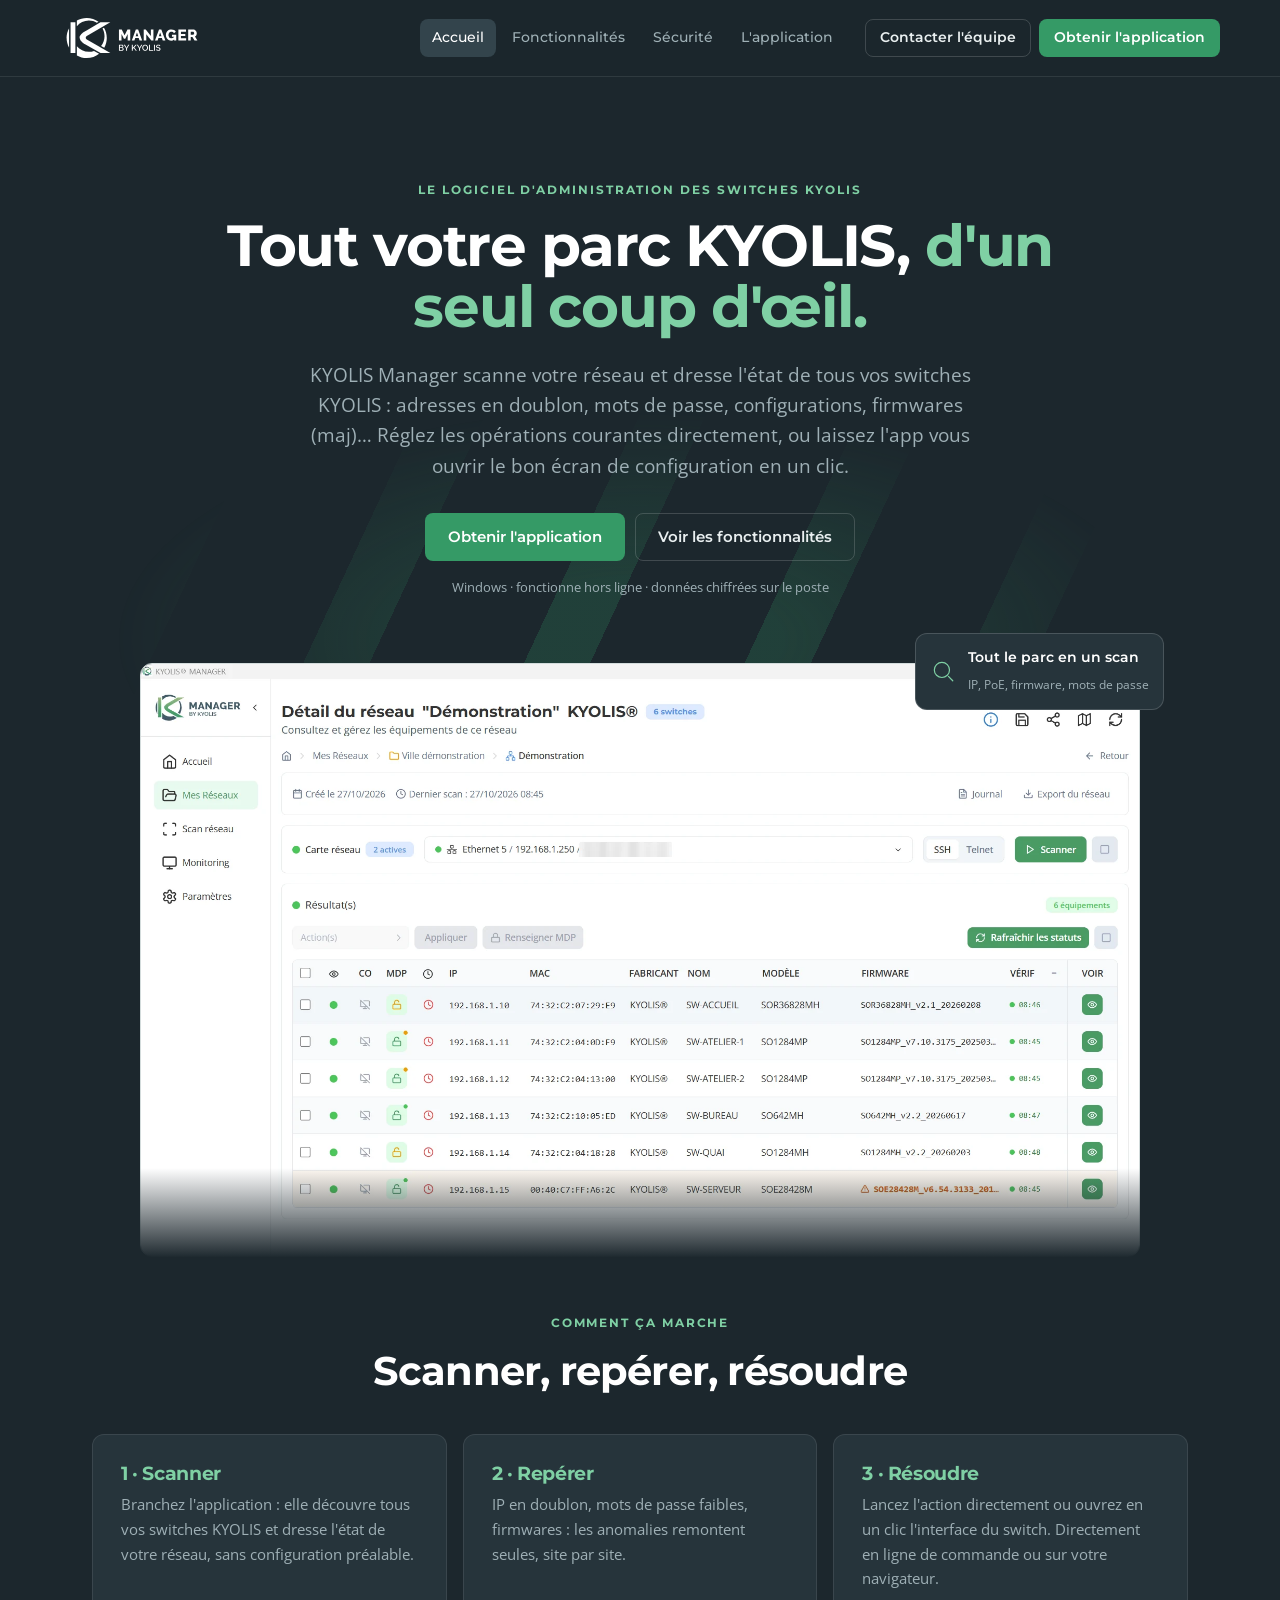
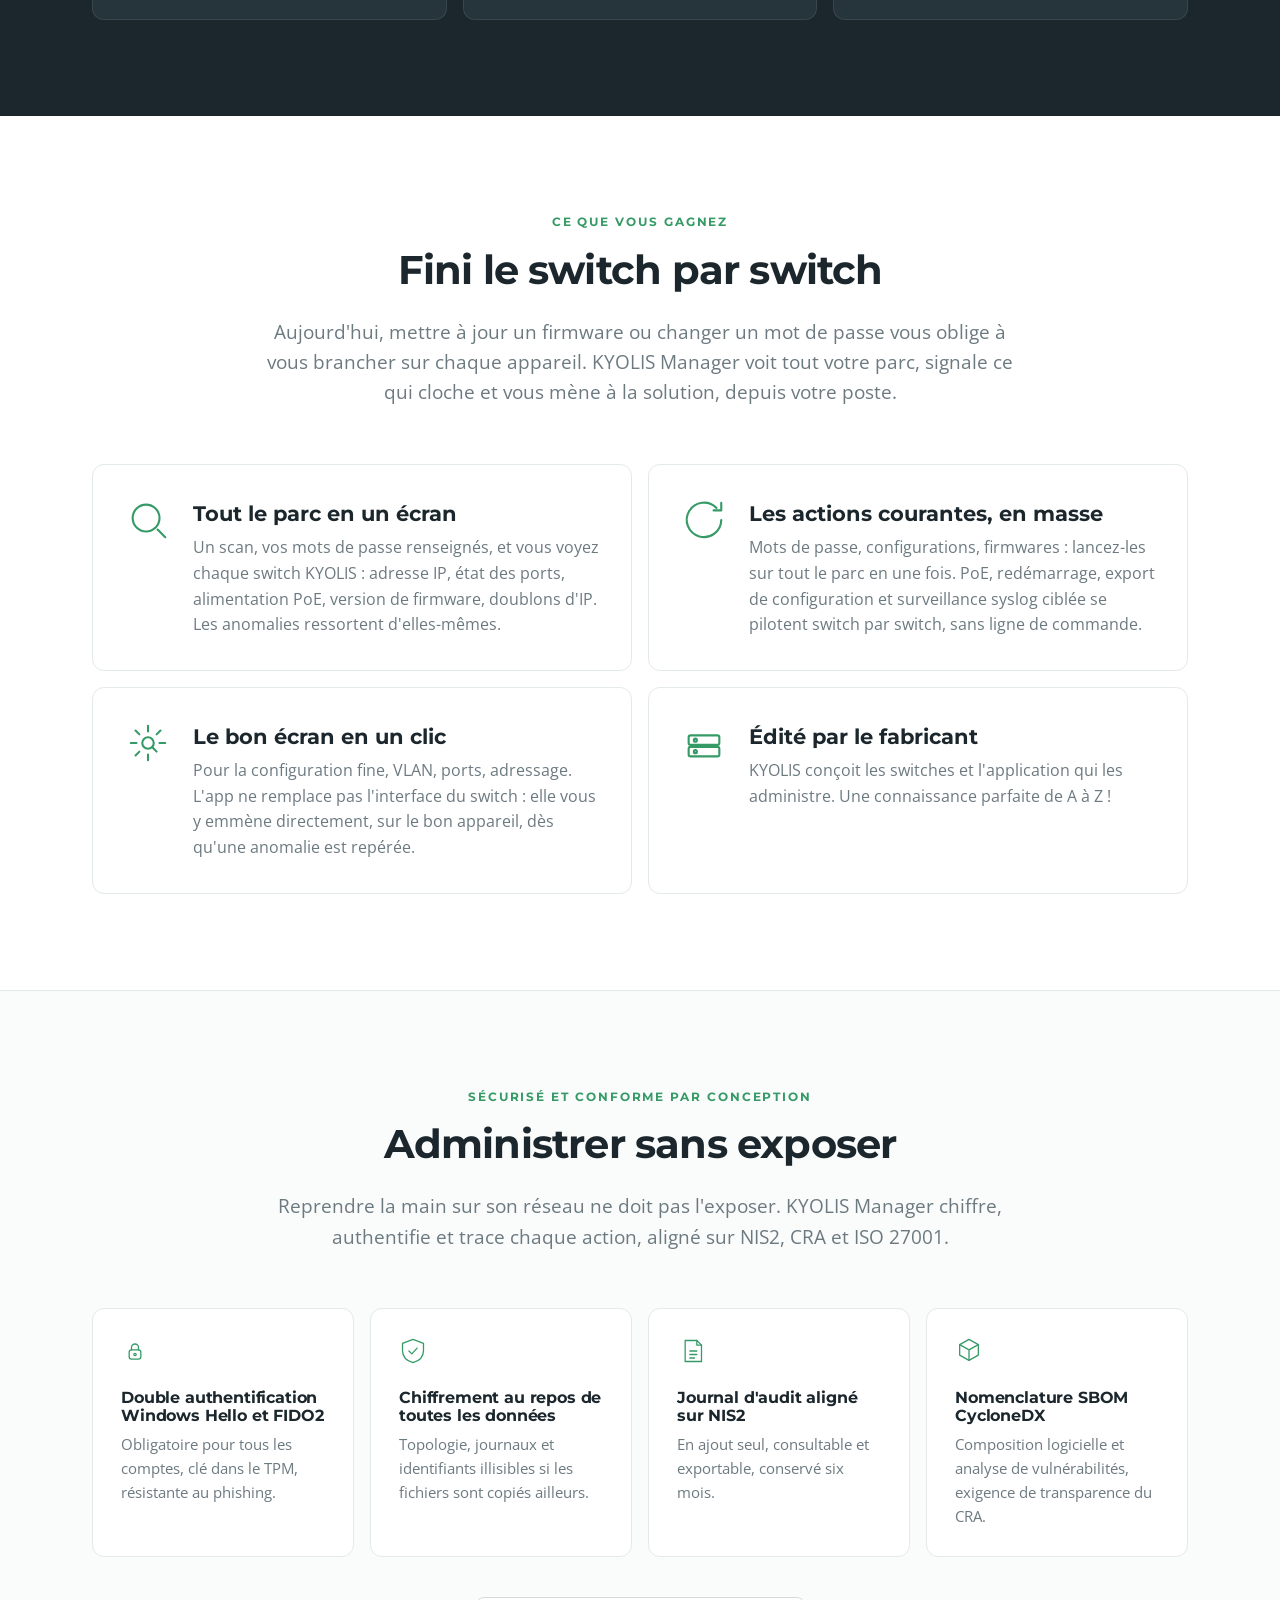
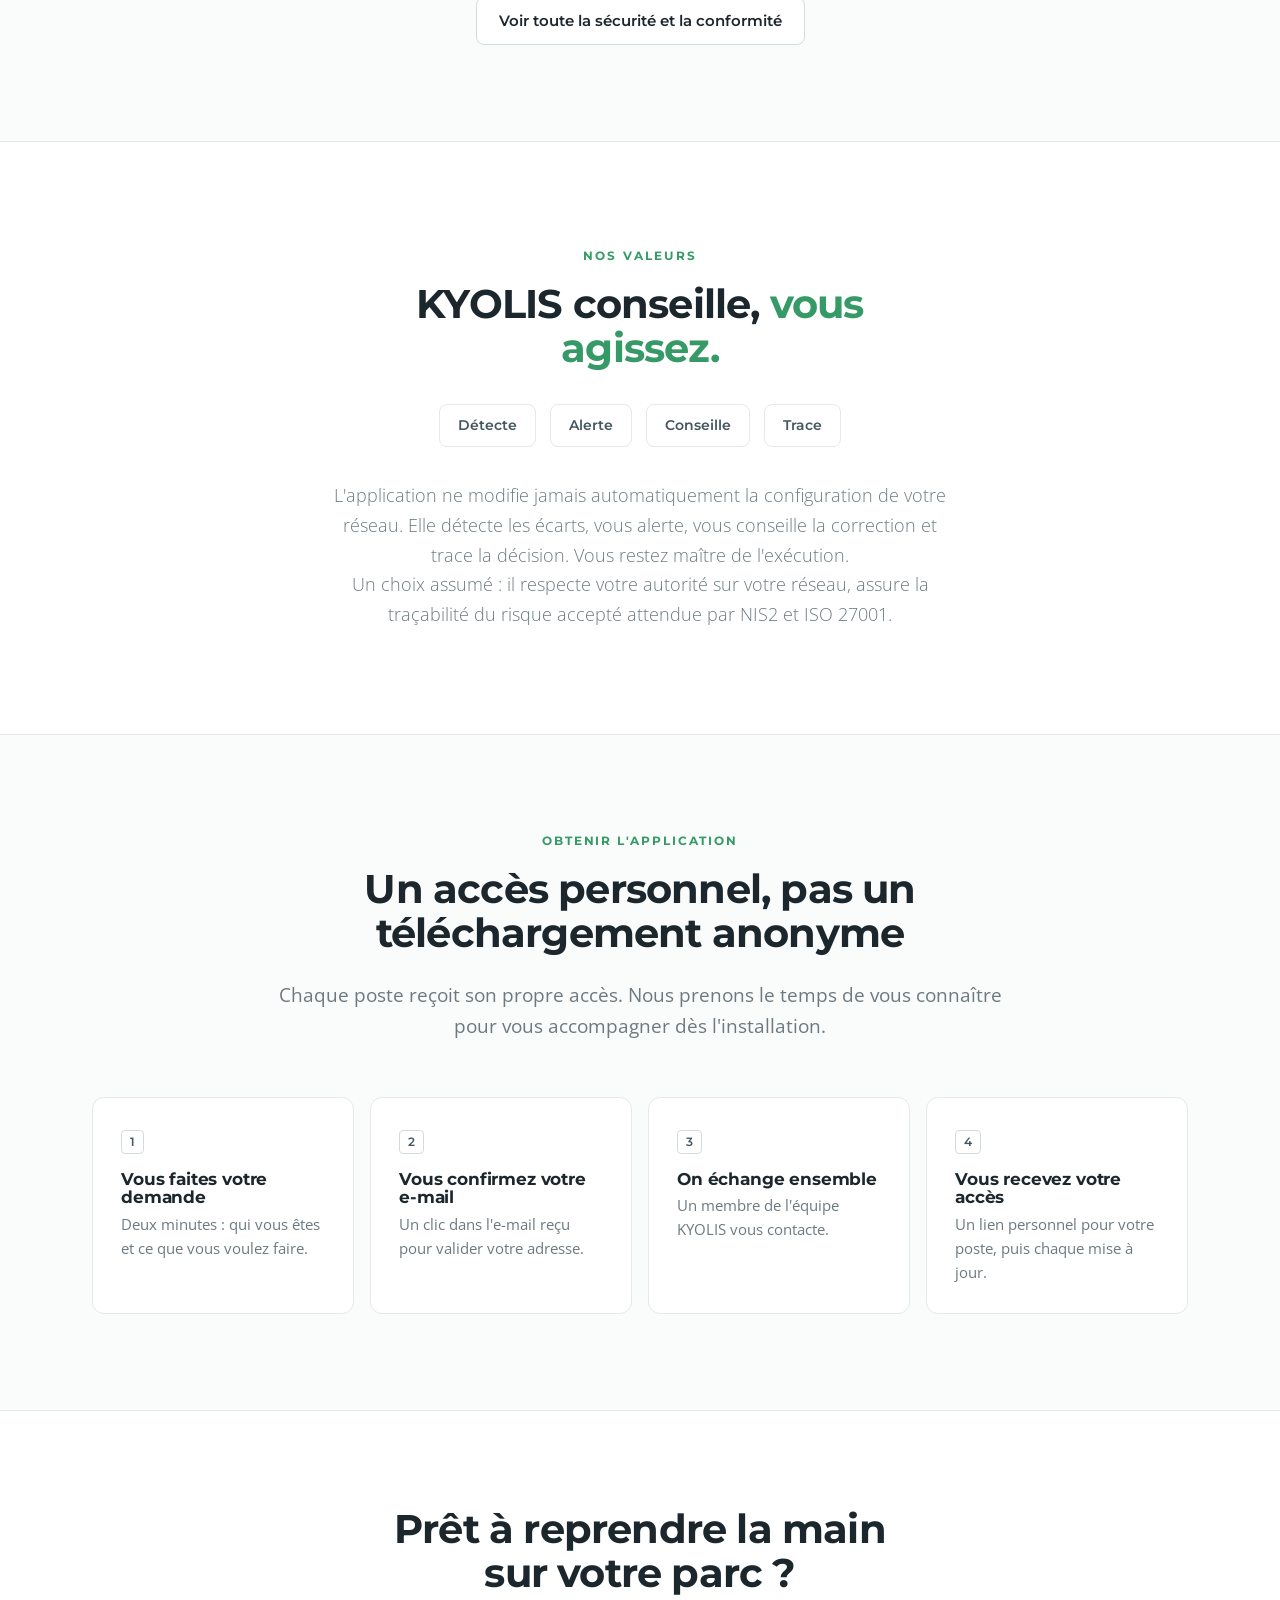
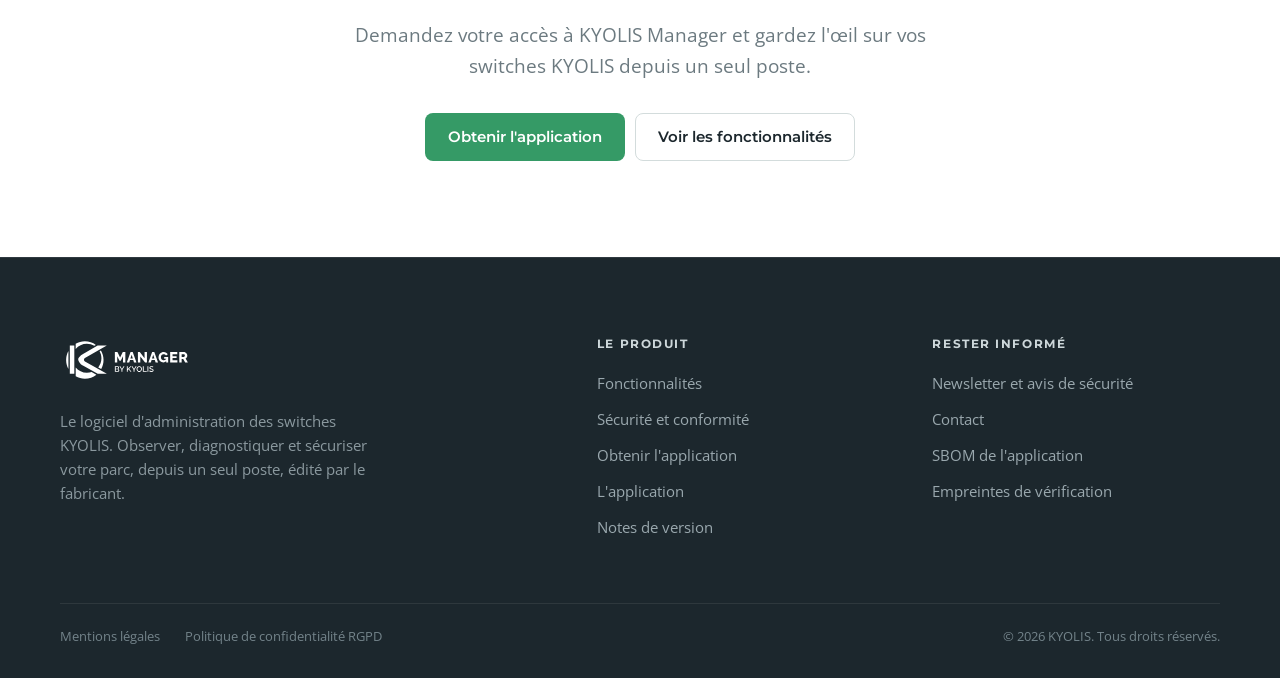
==== commit 485b074d: "Parcours d'accès sur demande, vraies captures, logos et menu mobile - Parcours « accès sur demande »" ====
--- a/pages/index.html
+++ b/pages/index.html
@@ -29,7 +29,7 @@
       <p class="hero__os">Windows · fonctionne hors ligne · données chiffrées sur le poste</p>
     </div>
     <div class="hero__visual">
-      <kyolis-app-shot view="parc"></kyolis-app-shot>
+      <kyolis-app-shot view="parc" src="../assets/img/app/detail-reseau.webp" full="../assets/img/app/detail-reseau.webp" alt="Détail d'un réseau dans KYOLIS Manager : switches, modèles, firmwares et anomalies"></kyolis-app-shot>
       <div class="hero__float">
         <kyolis-icon name="search" size="26"></kyolis-icon>
         <div><b>Tout le parc en un scan</b><span>IP, PoE, firmware, mots de passe</span></div>
@@ -64,12 +64,12 @@
     <div class="benefits">
       <div class="card benefit" data-reveal>
         <kyolis-media-item icon="search" heading="Tout le parc en un écran">
-          <p>Un scan et vous voyez chaque switch KYOLIS : adresse IP, état des ports, alimentation PoE, version de firmware et robustesse des mots de passe, les doublons d'IP… les anomalies ressortent d'eux-mêmes.</p>
+          <p>Un scan, vos mots de passe renseignés, et vous voyez chaque switch KYOLIS : adresse IP, état des ports, alimentation PoE, version de firmware, doublons d'IP. Les anomalies ressortent d'elles-mêmes.</p>
         </kyolis-media-item>
       </div>
       <div class="card benefit" data-reveal>
         <kyolis-media-item icon="refresh" heading="Les actions courantes, en masse">
-          <p>Mots de passe, firmwares, PoE, redémarrage, export de configuration, surveillance syslog ciblée : lancez la maintenance sur un seul switch ou sur tout le parc, en une fois.</p>
+          <p>Mots de passe, configurations, firmwares : lancez-les sur tout le parc en une fois. PoE, redémarrage, export de configuration et surveillance syslog ciblée se pilotent switch par switch, sans ligne de commande.</p>
         </kyolis-media-item>
       </div>
       <div class="card benefit" data-reveal>
@@ -133,7 +133,7 @@
 <section class="section cta-band">
   <div class="wrap" data-reveal>
     <h2>Prêt à reprendre la main sur votre parc&nbsp;?</h2>
-    <p class="lead">Téléchargez KYOLIS Manager et gardez l'œil sur vos switches KYOLIS depuis un seul poste, dès aujourd'hui.</p>
+    <p class="lead">Demandez votre accès à KYOLIS Manager et gardez l'œil sur vos switches KYOLIS depuis un seul poste.</p>
     <div class="cta-band__actions">
       <kyolis-button href="demande-acces.html">Obtenir l'application</kyolis-button>
       <kyolis-button href="fonctionnalites.html" variant="ghost">Voir les fonctionnalités</kyolis-button>
--- a/css/tokens.css
+++ b/css/tokens.css
@@ -29,6 +29,12 @@
   --color-green-soft:#7fd0a4;
   --color-green-pale:#f1f8f4;
   --color-red:#d32f2f;
+
+  /* Dégradé vert KYOLIS (charte) : survol des boutons principaux (au repos, vert plein) */
+  --gradient-green-kyolis:linear-gradient(to right,
+    #7ec661,   /* vert clair */
+    #47ae60,   /* vert moyen */
+    #22a472);  /* vert foncé */
 
   /* Statut d'avertissement : réservé aux illustrations d'interface
      (comme les accents de Raycast, jamais sur les boutons ni le texte) */
--- a/css/pages/home.css
+++ b/css/pages/home.css
@@ -6,7 +6,7 @@
 
 /* Hero sombre. L'en-tête sombre est collant : on remonte le héros
    dessous pour une continuité totale. */
-.hero{position:relative;overflow:hidden;margin-top:-65px;padding:168px 0 0;text-align:center}
+.hero{position:relative;overflow:hidden;margin-top:-77px;padding:180px 0 0;text-align:center}
 .hero .wrap{position:relative}
 .hero__text{max-width:860px;margin:0 auto}
 .hero__title{font-size:var(--h1);line-height:1.05;margin-bottom:22px;font-weight:700}
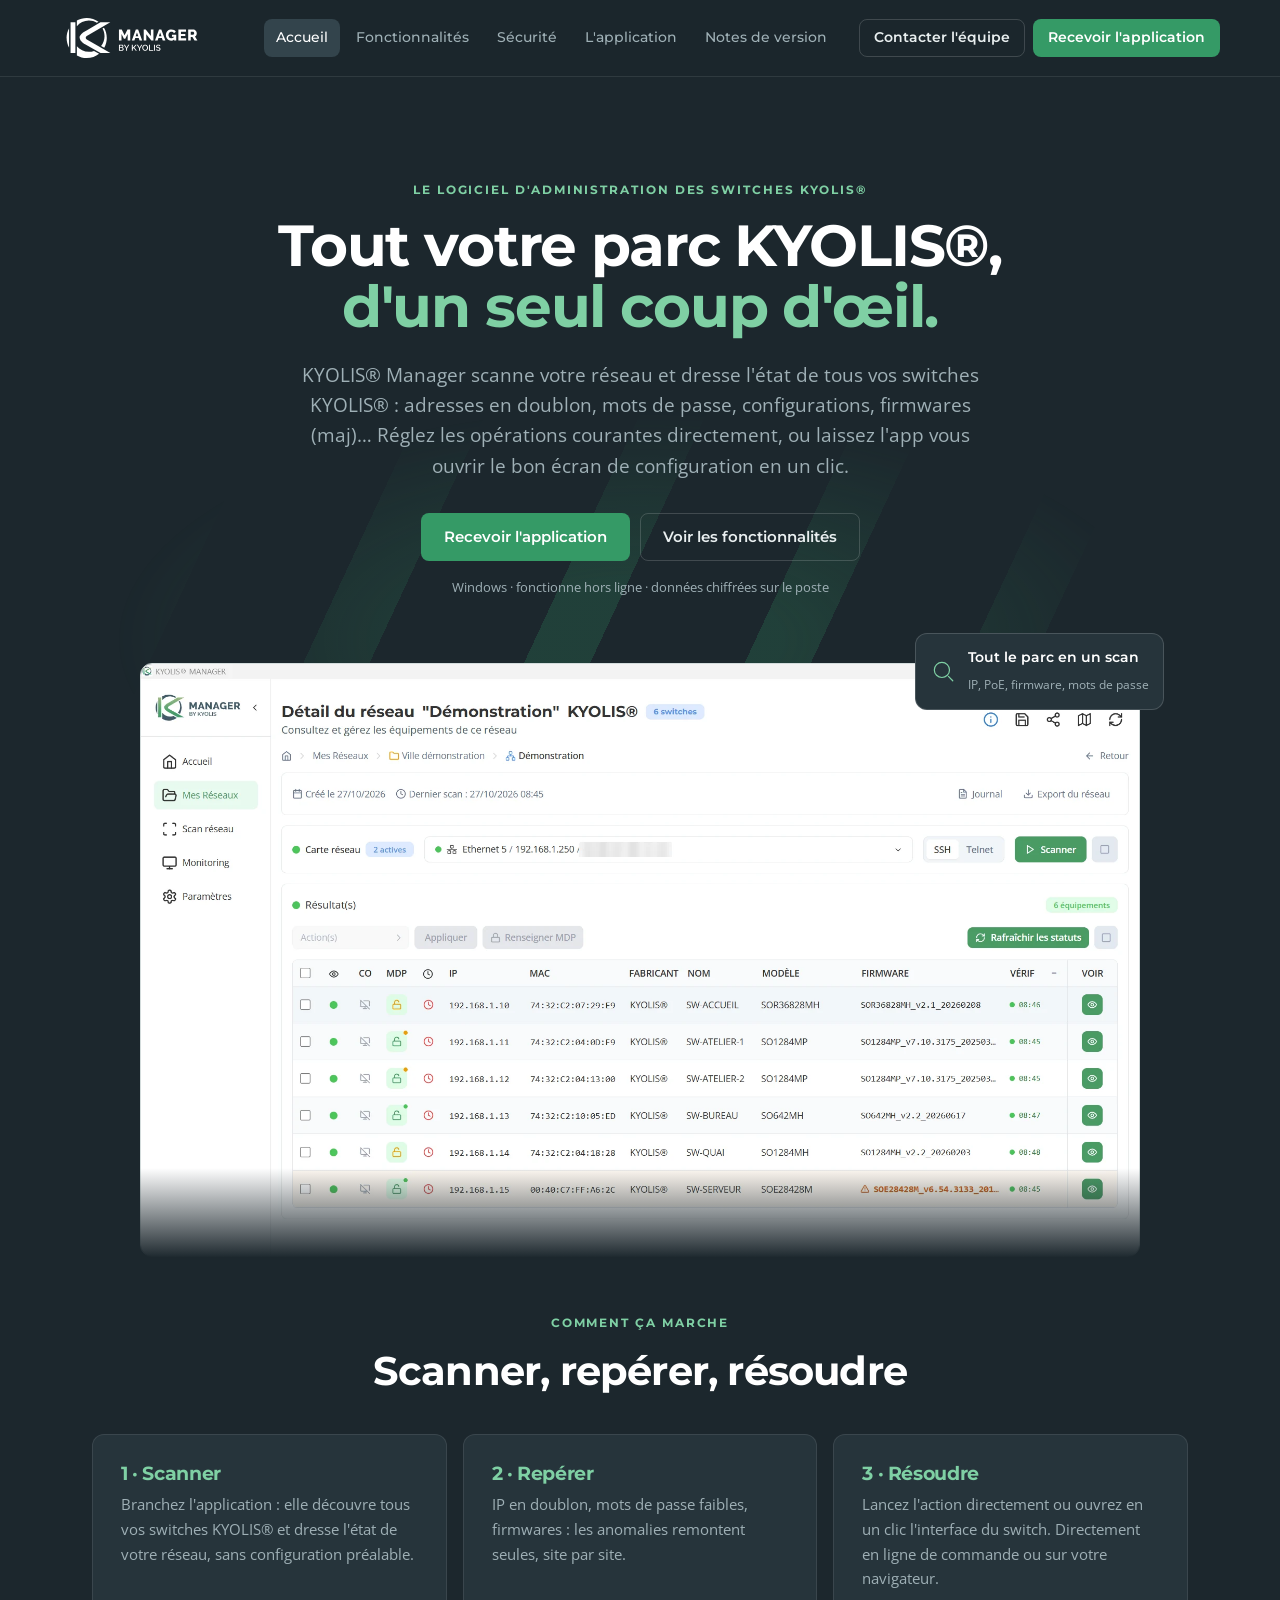
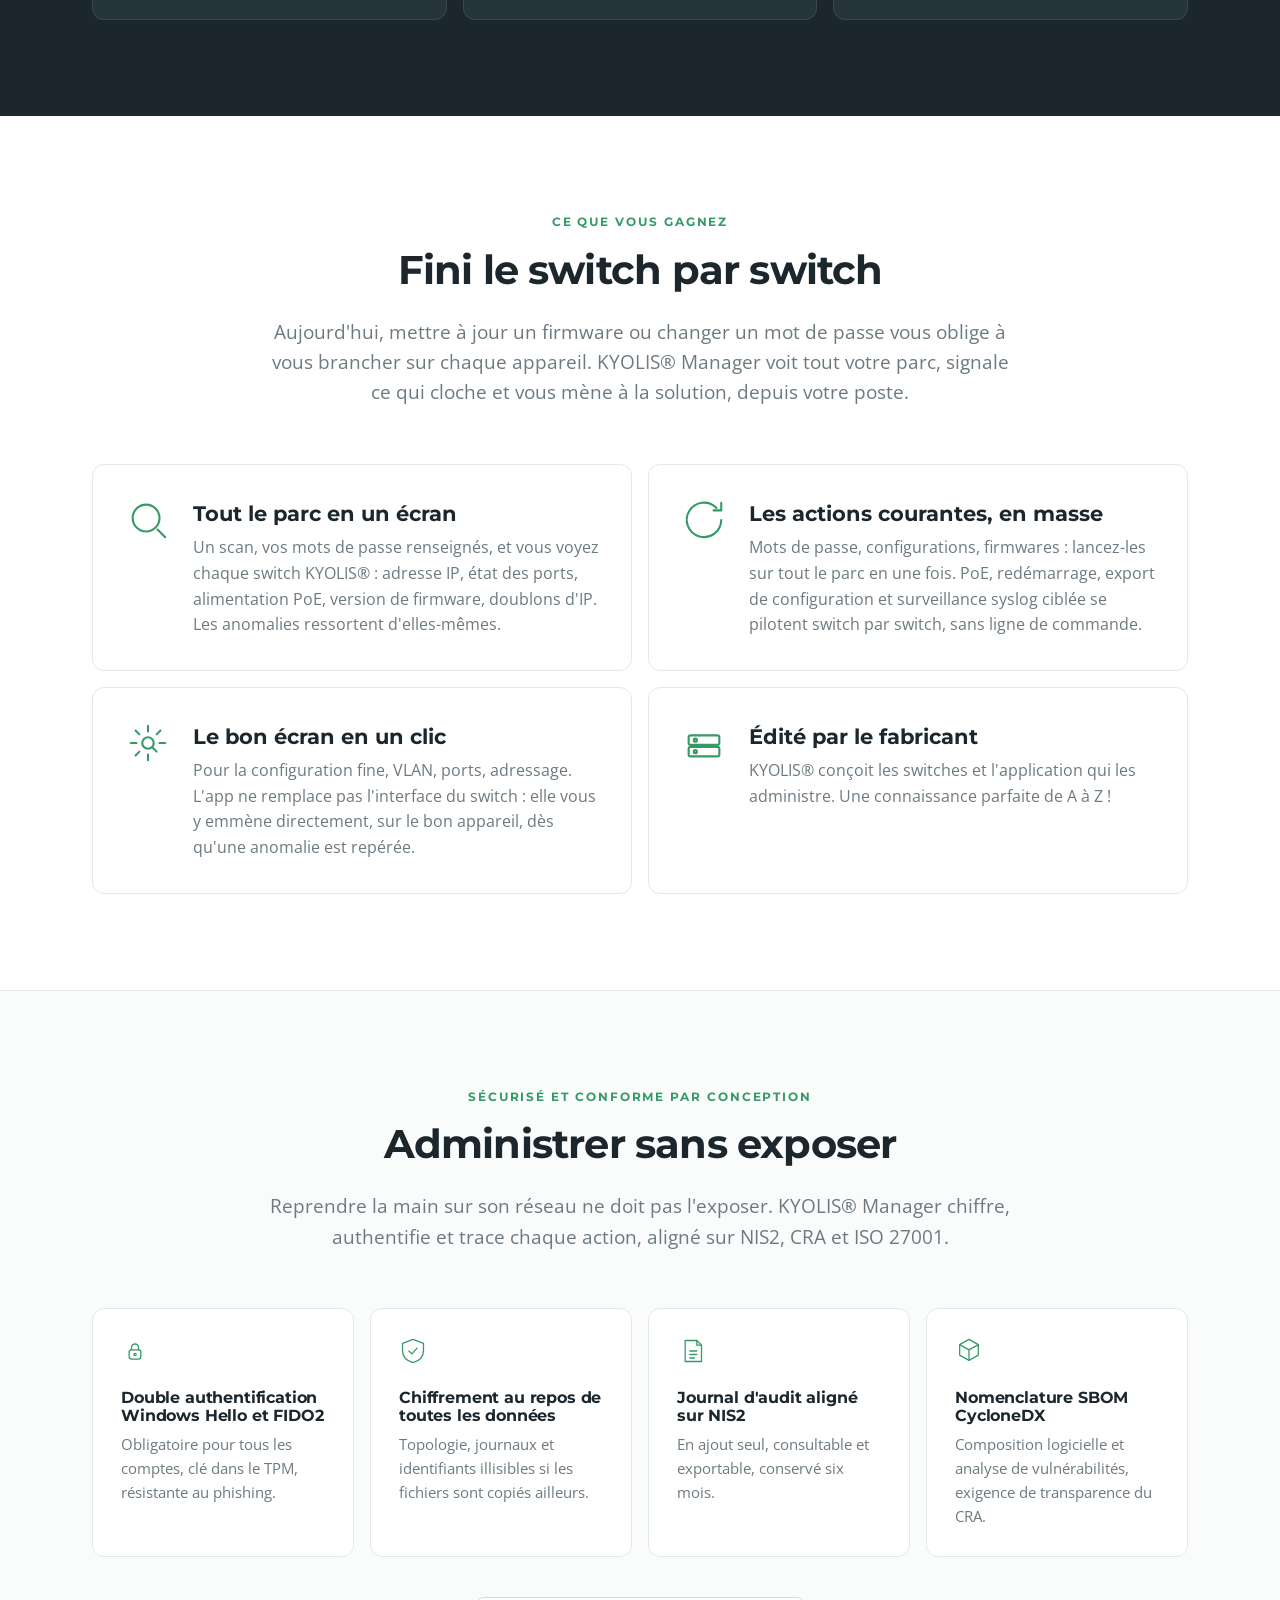
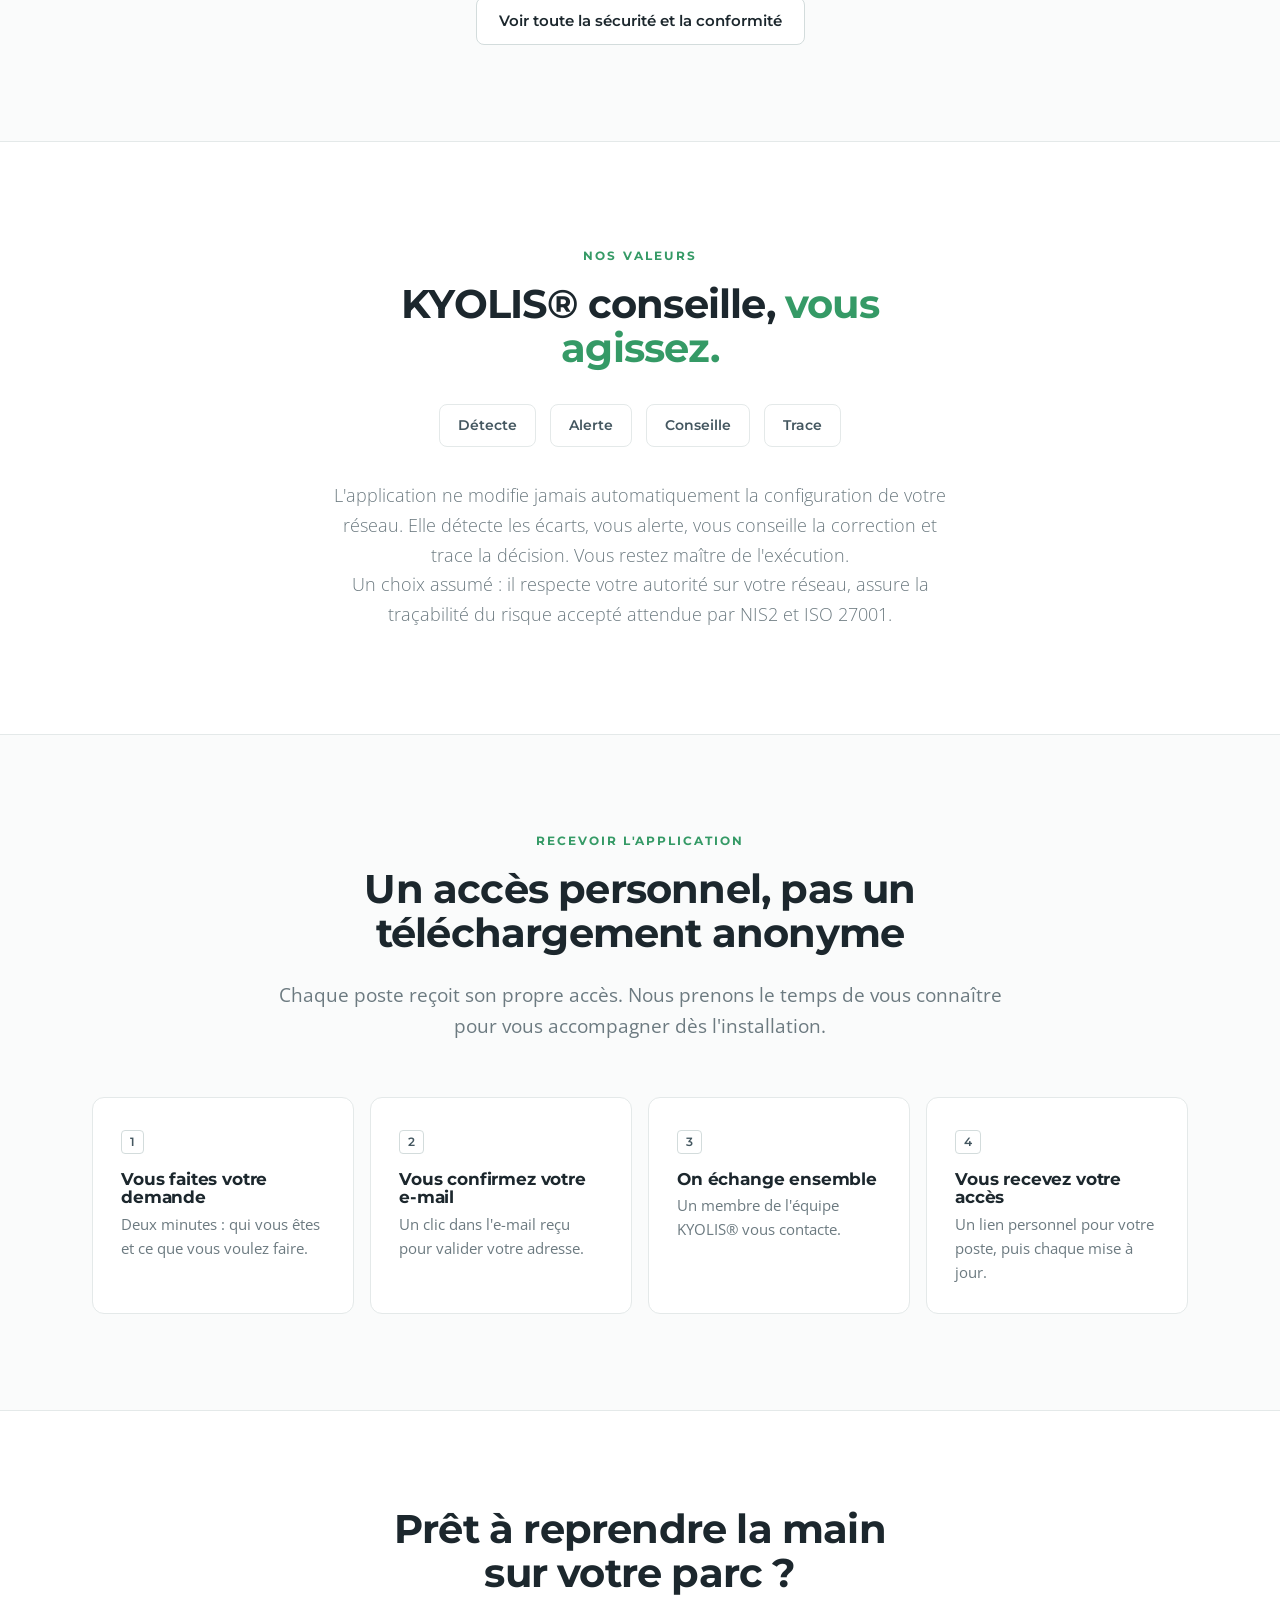
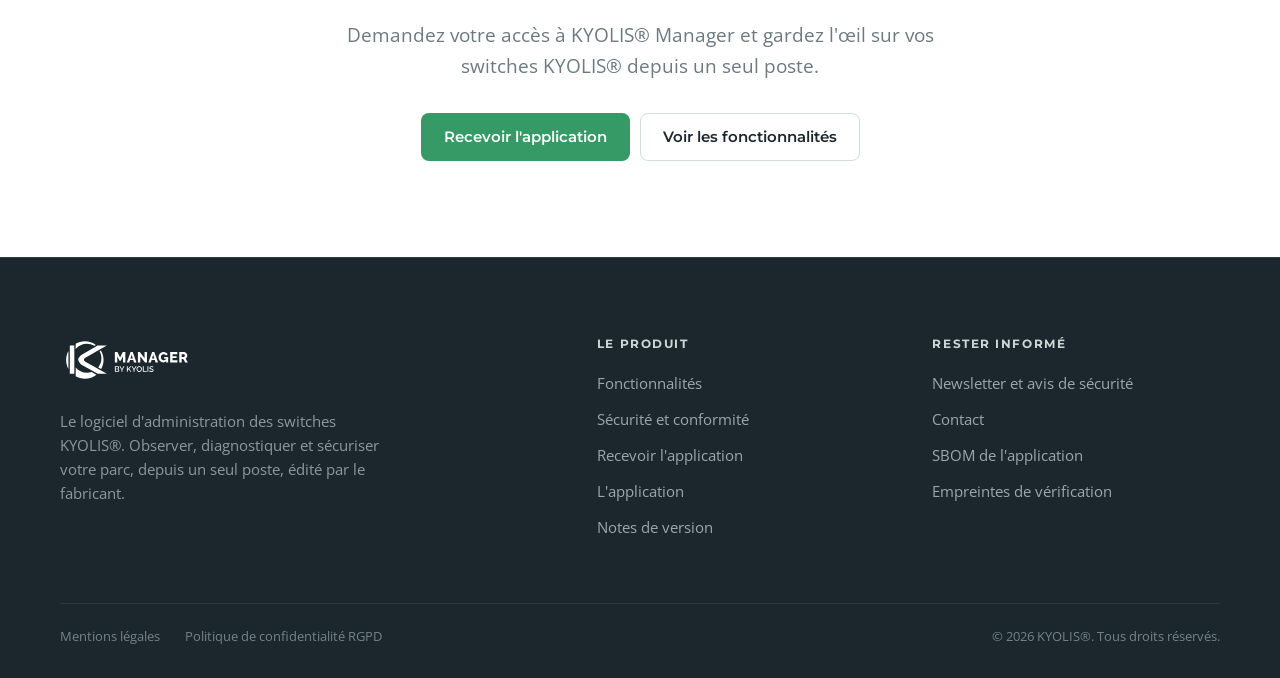
==== commit 9e7bd386: "Textes validés, RGPD, newsletter, marque KYOLIS® et préparation de la mise en ligne - Textes d'octob" ====
--- a/pages/index.html
+++ b/pages/index.html
@@ -3,8 +3,8 @@
 <head>
 <meta charset="utf-8">
 <meta name="viewport" content="width=device-width, initial-scale=1">
-<title>KYOLIS Manager — Voyez et administrez tout votre parc de switches depuis un seul poste</title>
-<meta name="description" content="KYOLIS Manager scanne votre réseau, repère les anomalies de vos switches KYOLIS et vous mène à la solution. Windows, hors ligne, données chiffrées.">
+<title>KYOLIS® Manager — Voyez et administrez tout votre parc de switches depuis un seul poste</title>
+<meta name="description" content="KYOLIS® Manager scanne votre réseau, repère les anomalies de vos switches KYOLIS® et vous mène à la solution. Windows, hors ligne, données chiffrées.">
 <link rel="stylesheet" href="../css/tokens.css">
 <link rel="stylesheet" href="../css/base.css">
 <link rel="stylesheet" href="../css/shared.css">
@@ -19,17 +19,17 @@
   <div class="hero__stripes" aria-hidden="true"></div>
   <div class="wrap">
     <div class="hero__text">
-      <div class="eyebrow">Le logiciel d'administration des switches KYOLIS</div>
-      <h1 class="hero__title">Tout votre parc KYOLIS, <em>d'un seul coup d'œil.</em></h1>
-      <p class="lead hero__lead">KYOLIS Manager scanne votre réseau et dresse l'état de tous vos switches KYOLIS : adresses en doublon, mots de passe, configurations, firmwares (maj)… Réglez les opérations courantes directement, ou laissez l'app vous ouvrir le bon écran de configuration en un clic.</p>
+      <div class="eyebrow">Le logiciel d'administration des switches KYOLIS®</div>
+      <h1 class="hero__title">Tout votre parc KYOLIS®, <em>d'un seul coup d'œil.</em></h1>
+      <p class="lead hero__lead">KYOLIS® Manager scanne votre réseau et dresse l'état de tous vos switches KYOLIS® : adresses en doublon, mots de passe, configurations, firmwares (maj)… Réglez les opérations courantes directement, ou laissez l'app vous ouvrir le bon écran de configuration en un clic.</p>
       <div class="hero__actions">
-        <kyolis-button href="demande-acces.html">Obtenir l'application</kyolis-button>
+        <kyolis-button href="demande-acces.html">Recevoir l'application</kyolis-button>
         <kyolis-button href="fonctionnalites.html" variant="ghost-dark">Voir les fonctionnalités</kyolis-button>
       </div>
       <p class="hero__os">Windows · fonctionne hors ligne · données chiffrées sur le poste</p>
     </div>
     <div class="hero__visual">
-      <kyolis-app-shot view="parc" src="../assets/img/app/detail-reseau.webp" full="../assets/img/app/detail-reseau.webp" alt="Détail d'un réseau dans KYOLIS Manager : switches, modèles, firmwares et anomalies"></kyolis-app-shot>
+      <kyolis-app-shot view="parc" src="../assets/img/app/detail-reseau.webp" full="../assets/img/app/detail-reseau.webp" alt="Détail d'un réseau dans KYOLIS® Manager : switches, modèles, firmwares et anomalies"></kyolis-app-shot>
       <div class="hero__float">
         <kyolis-icon name="search" size="26"></kyolis-icon>
         <div><b>Tout le parc en un scan</b><span>IP, PoE, firmware, mots de passe</span></div>
@@ -46,7 +46,7 @@
       <h2>Scanner, repérer, résoudre</h2>
     </div>
     <div class="steps__row">
-      <div class="step" data-reveal><h3>1 · Scanner</h3><p>Branchez l'application : elle découvre tous vos switches KYOLIS et dresse l'état de votre réseau, sans configuration préalable.</p></div>
+      <div class="step" data-reveal><h3>1 · Scanner</h3><p>Branchez l'application : elle découvre tous vos switches KYOLIS® et dresse l'état de votre réseau, sans configuration préalable.</p></div>
       <div class="step" data-reveal><h3>2 · Repérer</h3><p>IP en doublon, mots de passe faibles, firmwares : les anomalies remontent seules, site par site.</p></div>
       <div class="step" data-reveal><h3>3 · Résoudre</h3><p>Lancez l'action directement ou ouvrez en un clic l'interface du switch. Directement en ligne de commande ou sur votre navigateur.</p></div>
     </div>
@@ -59,12 +59,12 @@
     <div class="narrow center" data-reveal>
       <div class="eyebrow">Ce que vous gagnez</div>
       <h2>Fini le switch par switch</h2>
-      <p class="lead">Aujourd'hui, mettre à jour un firmware ou changer un mot de passe vous oblige à vous brancher sur chaque appareil. KYOLIS Manager voit tout votre parc, signale ce qui cloche et vous mène à la solution, depuis votre poste.</p>
+      <p class="lead">Aujourd'hui, mettre à jour un firmware ou changer un mot de passe vous oblige à vous brancher sur chaque appareil. KYOLIS® Manager voit tout votre parc, signale ce qui cloche et vous mène à la solution, depuis votre poste.</p>
     </div>
     <div class="benefits">
       <div class="card benefit" data-reveal>
         <kyolis-media-item icon="search" heading="Tout le parc en un écran">
-          <p>Un scan, vos mots de passe renseignés, et vous voyez chaque switch KYOLIS : adresse IP, état des ports, alimentation PoE, version de firmware, doublons d'IP. Les anomalies ressortent d'elles-mêmes.</p>
+          <p>Un scan, vos mots de passe renseignés, et vous voyez chaque switch KYOLIS® : adresse IP, état des ports, alimentation PoE, version de firmware, doublons d'IP. Les anomalies ressortent d'elles-mêmes.</p>
         </kyolis-media-item>
       </div>
       <div class="card benefit" data-reveal>
@@ -79,7 +79,7 @@
       </div>
       <div class="card benefit" data-reveal>
         <kyolis-media-item icon="switch" heading="Édité par le fabricant">
-          <p>KYOLIS conçoit les switches et l'application qui les administre. Une connaissance parfaite de A à Z !</p>
+          <p>KYOLIS® conçoit les switches et l'application qui les administre. Une connaissance parfaite de A à Z !</p>
         </kyolis-media-item>
       </div>
     </div>
@@ -92,7 +92,7 @@
     <div class="narrow center" data-reveal>
       <div class="eyebrow">Sécurisé et conforme par conception</div>
       <h2>Administrer sans exposer</h2>
-      <p class="lead">Reprendre la main sur son réseau ne doit pas l'exposer. KYOLIS Manager chiffre, authentifie et trace chaque action, aligné sur NIS2, CRA et ISO 27001.</p>
+      <p class="lead">Reprendre la main sur son réseau ne doit pas l'exposer. KYOLIS® Manager chiffre, authentifie et trace chaque action, aligné sur NIS2, CRA et ISO 27001.</p>
     </div>
     <div class="pillars">
       <div class="card pillar" data-reveal><kyolis-icon name="lock" size="28"></kyolis-icon><h3>Double authentification Windows Hello et FIDO2</h3><p>Obligatoire pour tous les comptes, clé dans le TPM, résistante au phishing.</p></div>
@@ -116,14 +116,14 @@
 <section class="section section--paper">
   <div class="wrap">
     <div class="narrow center" data-reveal>
-      <div class="eyebrow">Obtenir l'application</div>
+      <div class="eyebrow">Recevoir l'application</div>
       <h2>Un accès personnel, pas un téléchargement anonyme</h2>
       <p class="lead">Chaque poste reçoit son propre accès. Nous prenons le temps de vous connaître pour vous accompagner dès l'installation.</p>
     </div>
     <ol class="journey">
       <li class="card" data-reveal><span class="key">1</span><h3>Vous faites votre demande</h3><p>Deux minutes : qui vous êtes et ce que vous voulez faire.</p></li>
       <li class="card" data-reveal><span class="key">2</span><h3>Vous confirmez votre e-mail</h3><p>Un clic dans l'e-mail reçu pour valider votre adresse.</p></li>
-      <li class="card" data-reveal><span class="key">3</span><h3>On échange ensemble</h3><p>Un membre de l'équipe KYOLIS vous contacte.</p></li>
+      <li class="card" data-reveal><span class="key">3</span><h3>On échange ensemble</h3><p>Un membre de l'équipe KYOLIS® vous contacte.</p></li>
       <li class="card" data-reveal><span class="key">4</span><h3>Vous recevez votre accès</h3><p>Un lien personnel pour votre poste, puis chaque mise à jour.</p></li>
     </ol>
   </div>
@@ -133,9 +133,9 @@
 <section class="section cta-band">
   <div class="wrap" data-reveal>
     <h2>Prêt à reprendre la main sur votre parc&nbsp;?</h2>
-    <p class="lead">Demandez votre accès à KYOLIS Manager et gardez l'œil sur vos switches KYOLIS depuis un seul poste.</p>
+    <p class="lead">Demandez votre accès à KYOLIS® Manager et gardez l'œil sur vos switches KYOLIS® depuis un seul poste.</p>
     <div class="cta-band__actions">
-      <kyolis-button href="demande-acces.html">Obtenir l'application</kyolis-button>
+      <kyolis-button href="demande-acces.html">Recevoir l'application</kyolis-button>
       <kyolis-button href="fonctionnalites.html" variant="ghost">Voir les fonctionnalités</kyolis-button>
     </div>
   </div>
--- a/css/base.css
+++ b/css/base.css
@@ -4,21 +4,19 @@
    Les composants encapsulés gèrent leur propre style ; ce fichier ne
    couvre que le document hôte et le contenu rédactionnel des pages.
    ---------------------------------------------------------------------
-   POLICES EN PRODUCTION
-   En prod, retirer l'@import Google Fonts et activer les @font-face
-   locaux (cohérence hors-ligne / souveraineté / CNIL). Fichiers .ttf
-   déjà présents dans le projet Django d'origine.
+   POLICES : servies par le site lui-même (assets/fonts/, licence OFL),
+   jamais par Google. Aucune adresse IP de visiteur ne part chez un tiers,
+   ce que promet la politique de confidentialité. Fichiers repris des
+   paquets Fontsource de l'application (sous-ensemble latin, accents compris).
    ===================================================================== */
-@import url('https://fonts.googleapis.com/css2?family=Montserrat:wght@500;600;700;800&family=Open+Sans:ital,wght@0,300;0,400;0,600;1,400&display=swap');
-
-/* --- À activer en prod à la place de l'@import :
-@font-face{font-family:"Open Sans";src:url("/assets/fonts/OpenSans-Light.ttf") format("truetype");font-weight:300}
-@font-face{font-family:"Open Sans";src:url("/assets/fonts/OpenSans-Regular.ttf") format("truetype");font-weight:400}
-@font-face{font-family:"Open Sans";src:url("/assets/fonts/OpenSans-Bold.ttf") format("truetype");font-weight:700}
-@font-face{font-family:"Montserrat";src:url("/assets/fonts/Montserrat-Regular.ttf") format("truetype");font-weight:500}
-@font-face{font-family:"Montserrat";src:url("/assets/fonts/Montserrat-Bold.ttf") format("truetype");font-weight:700}
-@font-face{font-family:"Montserrat";src:url("/assets/fonts/Montserrat-Black.ttf") format("truetype");font-weight:900}
---- */
+@font-face{font-family:"Montserrat";src:url("../assets/fonts/montserrat-latin-500-normal.woff2") format("woff2");font-weight:500;font-display:swap}
+@font-face{font-family:"Montserrat";src:url("../assets/fonts/montserrat-latin-600-normal.woff2") format("woff2");font-weight:600;font-display:swap}
+@font-face{font-family:"Montserrat";src:url("../assets/fonts/montserrat-latin-700-normal.woff2") format("woff2");font-weight:700;font-display:swap}
+@font-face{font-family:"Montserrat";src:url("../assets/fonts/montserrat-latin-800-normal.woff2") format("woff2");font-weight:800;font-display:swap}
+@font-face{font-family:"Open Sans";src:url("../assets/fonts/open-sans-latin-300-normal.woff2") format("woff2");font-weight:300;font-display:swap}
+@font-face{font-family:"Open Sans";src:url("../assets/fonts/open-sans-latin-400-normal.woff2") format("woff2");font-weight:400;font-display:swap}
+@font-face{font-family:"Open Sans";src:url("../assets/fonts/open-sans-latin-400-italic.woff2") format("woff2");font-weight:400;font-style:italic;font-display:swap}
+@font-face{font-family:"Open Sans";src:url("../assets/fonts/open-sans-latin-600-normal.woff2") format("woff2");font-weight:600;font-display:swap}
 
 *{box-sizing:border-box;margin:0;padding:0}
 html{scroll-behavior:smooth}
